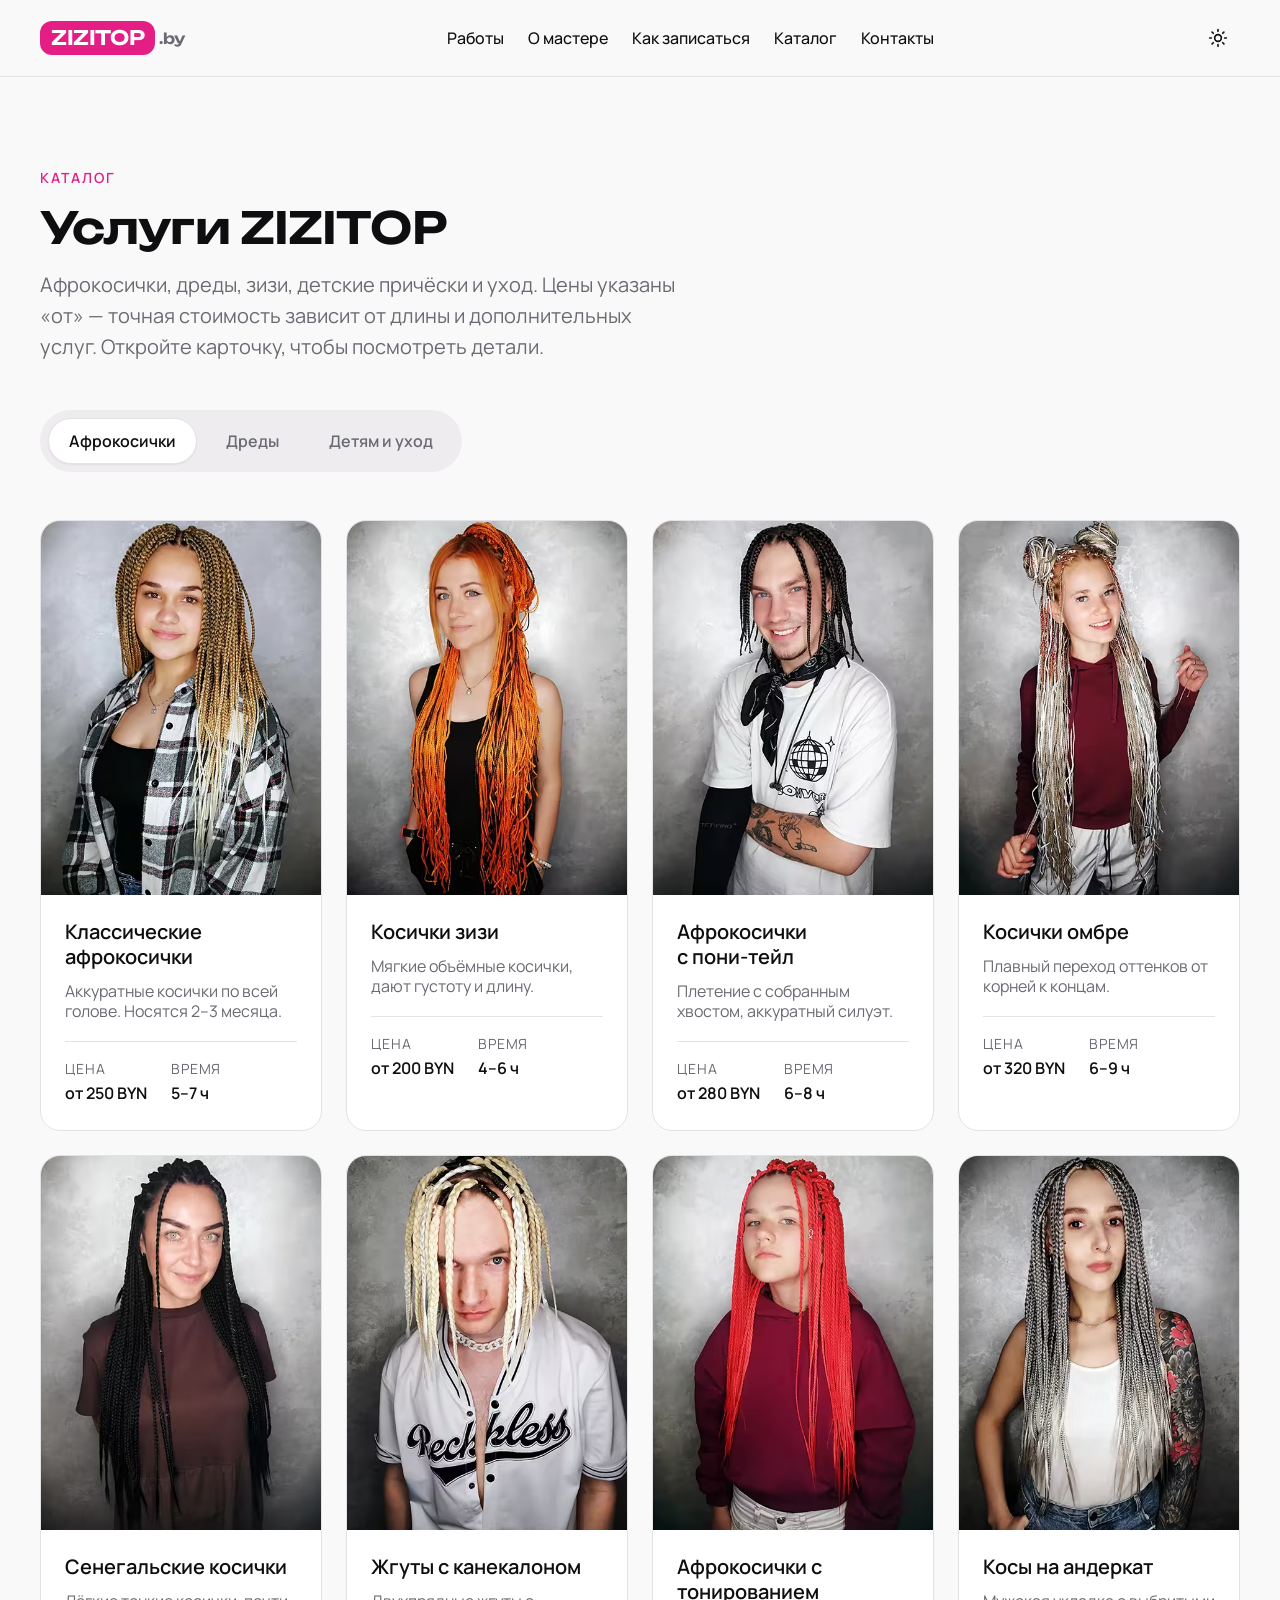
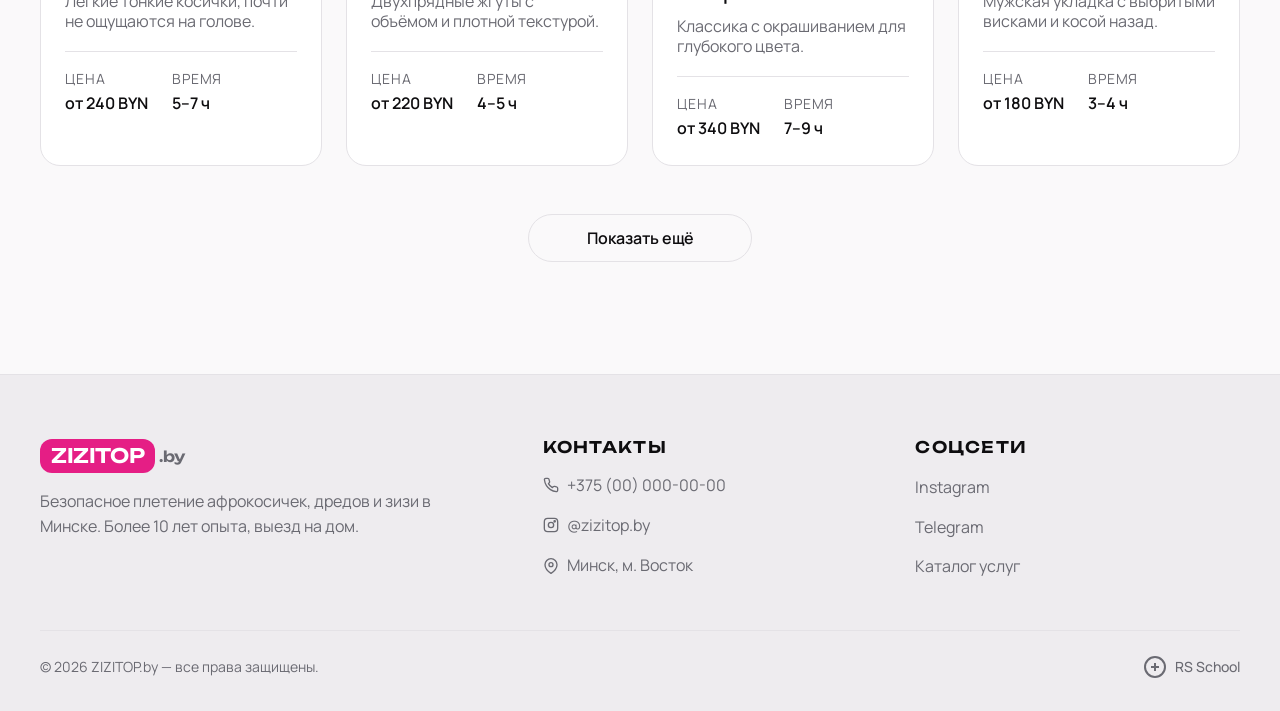
==== catalog.html @ 115cc50d "chore: update RS School link to current JavaScript course" ====
<!DOCTYPE html>
<html lang="ru" data-theme="light">

<head>
    <meta charset="UTF-8">
    <meta name="viewport" content="width=device-width, initial-scale=1.0">
    <title>ZIZITOP — афрокосички и дреды в Минске</title>
    <link rel="apple-touch-icon" sizes="180x180" href="assets/icons/apple-touch-icon.png">
    <link rel="icon" type="image/x-icon" sizes="16x16" href="assets/icons/favicon.ico">
    <link rel="icon" type="image/png" sizes="32x32" href="assets/icons/favicon-32x32.png">
    <link rel="icon" type="image/png" sizes="16x16" href="assets/icons/favicon-16x16.png">
    <!-- Тема до отрисовки, чтобы не было вспышки -->
    <script>
        (() => {
            const stored = localStorage.getItem('theme');
            const prefersDark = matchMedia('(prefers-color-scheme: dark)').matches;
            document.documentElement.dataset.theme = stored ?? (prefersDark ? 'dark' : 'light');
        })();
    </script>
    <link rel="preload" href="assets/fonts/manrope-400.woff2" as="font" type="font/woff2" crossorigin>
    <link rel="preload" href="assets/fonts/unbounded-600.woff2" as="font" type="font/woff2" crossorigin>
    <link rel="stylesheet" href="styles/fonts.css">
    <link rel="stylesheet" href="styles/tokens.css">
    <link rel="stylesheet" href="styles/base.css">
    <link rel="stylesheet" href="styles/layout.css">
    <link rel="stylesheet" href="styles/components.css">
    <link rel="stylesheet" href="styles/catalog.css">
</head>

<body>
    <header class="header">
        <div class="header__inner container">
            <a class="logo" href="index.html" aria-label="ZIZITOP — на главную">
                <span class="logo__mark">ZIZITOP</span>
                <span class="logo__suffix">.by</span>
            </a>

            <nav class="nav" aria-label="Основная навигация">
                <ul class="nav__list">
                    <li><a class="nav__link" href="index.html#works">Работы</a></li>
                    <li><a class="nav__link" href="index.html#about">О мастере</a></li>
                    <li><a class="nav__link" href="index.html#process">Как записаться</a></li>
                    <li><a class="nav__link" href="catalog.html">Каталог</a></li>
                    <li><a class="nav__link" href="index.html#contacts">Контакты</a></li>
                </ul>
            </nav>

            <div class="header__actions">
                <button class="icon-btn theme-toggle" type="button" data-theme-toggle aria-pressed="false"
                    aria-label="Включить тёмную тему">
                    <svg class="theme-toggle__icon theme-toggle__icon--sun" viewBox="0 0 24 24" fill="none"
                        stroke="currentColor" stroke-width="2" stroke-linecap="round" stroke-linejoin="round"
                        aria-hidden="true">
                        <circle cx="12" cy="12" r="4" />
                        <path
                            d="M12 2v2M12 20v2M4.93 4.93l1.41 1.41M17.66 17.66l1.41 1.41M2 12h2M20 12h2M4.93 19.07l1.41-1.41M17.66 6.34l1.41-1.41" />
                    </svg>
                    <svg class="theme-toggle__icon theme-toggle__icon--moon" viewBox="0 0 24 24" fill="none"
                        stroke="currentColor" stroke-width="2" stroke-linecap="round" stroke-linejoin="round"
                        aria-hidden="true">
                        <path d="M21 12.79A9 9 0 1 1 11.21 3 7 7 0 0 0 21 12.79z" />
                    </svg>
                </button>

                <button class="icon-btn burger" type="button" data-burger aria-expanded="false"
                    aria-controls="mobile-menu" aria-label="Открыть меню">
                    <span class="burger__box" aria-hidden="true">
                        <span class="burger__line"></span>
                        <span class="burger__line"></span>
                        <span class="burger__line"></span>
                    </span>
                </button>
            </div>
        </div>
    </header>

<main id="main">

<main id="main">

  <section class="section section--catalog" aria-labelledby="catalog-title">
    <div class="container">

      <div class="section__head">
        <p class="section__eyebrow">Каталог</p>
        <h1 class="section__title" id="catalog-title">Услуги ZIZITOP</h1>
        <p class="section__lead">
          Афрокосички, дреды, зизи, детские причёски и уход. Цены указаны
          «от» — точная стоимость зависит от длины и дополнительных услуг.
          Откройте карточку, чтобы посмотреть детали.
        </p>
      </div>

      <h2 class="visually-hidden" id="catalog-grid-title">Список услуг</h2>

      <div class="catalog__categories" role="tablist" aria-label="Категории услуг">
        <button
          class="catalog__category is-active"
          type="button" role="tab"
          aria-selected="true"
          aria-controls="panel-afro"
          id="tab-afro"
          data-category="afro"
        >Афрокосички</button>
        <button
          class="catalog__category"
          type="button" role="tab"
          aria-selected="false"
          aria-controls="panel-dreads"
          id="tab-dreads"
          data-category="dreads"
        >Дреды</button>
        <button
          class="catalog__category"
          type="button" role="tab"
          aria-selected="false"
          aria-controls="panel-kids"
          id="tab-kids"
          data-category="kids"
        >Детям и уход</button>
      </div>

      <!-- Панель 1: Афрокосички -->
      <div
        class="catalog__panel is-active"
        id="panel-afro"
        role="tabpanel"
        aria-labelledby="tab-afro"
        data-panel="afro"
      >
        <ul class="catalog__grid" data-grid>
                    <li class="card">
            <article data-card>
              <picture class="card__media">
                <source type="image/avif" srcset="assets/images/catalog/afro-01-480.avif 480w, assets/images/catalog/afro-01-960.avif 960w" sizes="(max-width: 30em) 100vw, (max-width: 64em) 50vw, 25vw">
                <source type="image/webp" srcset="assets/images/catalog/afro-01-480.webp 480w, assets/images/catalog/afro-01-960.webp 960w" sizes="(max-width: 30em) 100vw, (max-width: 64em) 50vw, 25vw">
                <img class="card__image" src="assets/images/catalog/afro-01-960.jpg" alt="Классические афрокосички с канекалоном омбре" width="960" height="1280" loading="lazy" decoding="async">
              </picture>
              <div class="card__body">
                <h3 class="card__title">Классические афрокосички</h3>
                <p class="card__text">Аккуратные косички по всей голове. Носятся 2–3 месяца.</p>
                <dl class="card__meta">
                  <div><dt>Цена</dt><dd>от 250 BYN</dd></div>
                  <div><dt>Время</dt><dd>5–7 ч</dd></div>
                </dl>
              </div>
            </article>
          </li>

          <li class="card">
            <article data-card>
              <picture class="card__media">
                <source type="image/avif" srcset="assets/images/catalog/afro-02-480.avif 480w, assets/images/catalog/afro-02-960.avif 960w" sizes="(max-width: 30em) 100vw, (max-width: 64em) 50vw, 25vw">
                <source type="image/webp" srcset="assets/images/catalog/afro-02-480.webp 480w, assets/images/catalog/afro-02-960.webp 960w" sizes="(max-width: 30em) 100vw, (max-width: 64em) 50vw, 25vw">
                <img class="card__image" src="assets/images/catalog/afro-02-960.jpg" alt="Косички зизи, объёмная причёска" width="960" height="1280" loading="lazy" decoding="async">
              </picture>
              <div class="card__body">
                <h3 class="card__title">Косички зизи</h3>
                <p class="card__text">Мягкие объёмные косички, дают густоту и длину.</p>
                <dl class="card__meta">
                  <div><dt>Цена</dt><dd>от 200 BYN</dd></div>
                  <div><dt>Время</dt><dd>4–6 ч</dd></div>
                </dl>
              </div>
            </article>
          </li>

          <li class="card">
            <article data-card>
              <picture class="card__media">
                <source type="image/avif" srcset="assets/images/catalog/afro-03-480.avif 480w, assets/images/catalog/afro-03-960.avif 960w" sizes="(max-width: 30em) 100vw, (max-width: 64em) 50vw, 25vw">
                <source type="image/webp" srcset="assets/images/catalog/afro-03-480.webp 480w, assets/images/catalog/afro-03-960.webp 960w" sizes="(max-width: 30em) 100vw, (max-width: 64em) 50vw, 25vw">
                <img class="card__image" src="assets/images/catalog/afro-03-960.jpg" alt="Афрокосички с пони-тейл и тонированием" width="960" height="1280" loading="lazy" decoding="async">
              </picture>
              <div class="card__body">
                <h3 class="card__title">Афрокосички с пони-тейл</h3>
                <p class="card__text">Плетение с собранным хвостом, аккуратный силуэт.</p>
                <dl class="card__meta">
                  <div><dt>Цена</dt><dd>от 280 BYN</dd></div>
                  <div><dt>Время</dt><dd>6–8 ч</dd></div>
                </dl>
              </div>
            </article>
          </li>

          <li class="card">
            <article data-card>
              <picture class="card__media">
                <source type="image/avif" srcset="assets/images/catalog/afro-04-480.avif 480w, assets/images/catalog/afro-04-960.avif 960w" sizes="(max-width: 30em) 100vw, (max-width: 64em) 50vw, 25vw">
                <source type="image/webp" srcset="assets/images/catalog/afro-04-480.webp 480w, assets/images/catalog/afro-04-960.webp 960w" sizes="(max-width: 30em) 100vw, (max-width: 64em) 50vw, 25vw">
                <img class="card__image" src="assets/images/catalog/afro-04-960.jpg" alt="Косички омбре с плавным переходом цвета" width="960" height="1280" loading="lazy" decoding="async">
              </picture>
              <div class="card__body">
                <h3 class="card__title">Косички омбре</h3>
                <p class="card__text">Плавный переход оттенков от корней к концам.</p>
                <dl class="card__meta">
                  <div><dt>Цена</dt><dd>от 320 BYN</dd></div>
                  <div><dt>Время</dt><dd>6–9 ч</dd></div>
                </dl>
              </div>
            </article>
          </li>

          <li class="card">
            <article data-card>
              <picture class="card__media">
                <source type="image/avif" srcset="assets/images/catalog/afro-05-480.avif 480w, assets/images/catalog/afro-05-960.avif 960w" sizes="(max-width: 30em) 100vw, (max-width: 64em) 50vw, 25vw">
                <source type="image/webp" srcset="assets/images/catalog/afro-05-480.webp 480w, assets/images/catalog/afro-05-960.webp 960w" sizes="(max-width: 30em) 100vw, (max-width: 64em) 50vw, 25vw">
                <img class="card__image" src="assets/images/catalog/afro-05-960.jpg" alt="Сенегальские косички тонкого плетения" width="960" height="1280" loading="lazy" decoding="async">
              </picture>
              <div class="card__body">
                <h3 class="card__title">Сенегальские косички</h3>
                <p class="card__text">Лёгкие тонкие косички, почти не ощущаются на голове.</p>
                <dl class="card__meta">
                  <div><dt>Цена</dt><dd>от 240 BYN</dd></div>
                  <div><dt>Время</dt><dd>5–7 ч</dd></div>
                </dl>
              </div>
            </article>
          </li>

          <li class="card">
            <article data-card>
              <picture class="card__media">
                <source type="image/avif" srcset="assets/images/catalog/afro-06-480.avif 480w, assets/images/catalog/afro-06-960.avif 960w" sizes="(max-width: 30em) 100vw, (max-width: 64em) 50vw, 25vw">
                <source type="image/webp" srcset="assets/images/catalog/afro-06-480.webp 480w, assets/images/catalog/afro-06-960.webp 960w" sizes="(max-width: 30em) 100vw, (max-width: 64em) 50vw, 25vw">
                <img class="card__image" src="assets/images/catalog/afro-06-960.jpg" alt="Жгуты с канекалоном, плотная текстура" width="960" height="1280" loading="lazy" decoding="async">
              </picture>
              <div class="card__body">
                <h3 class="card__title">Жгуты с канекалоном</h3>
                <p class="card__text">Двухпрядные жгуты с объёмом и плотной текстурой.</p>
                <dl class="card__meta">
                  <div><dt>Цена</dt><dd>от 220 BYN</dd></div>
                  <div><dt>Время</dt><dd>4–5 ч</dd></div>
                </dl>
              </div>
            </article>
          </li>

          <li class="card">
            <article data-card>
              <picture class="card__media">
                <source type="image/avif" srcset="assets/images/catalog/afro-07-480.avif 480w, assets/images/catalog/afro-07-960.avif 960w" sizes="(max-width: 30em) 100vw, (max-width: 64em) 50vw, 25vw">
                <source type="image/webp" srcset="assets/images/catalog/afro-07-480.webp 480w, assets/images/catalog/afro-07-960.webp 960w" sizes="(max-width: 30em) 100vw, (max-width: 64em) 50vw, 25vw">
                <img class="card__image" src="assets/images/catalog/afro-07-960.jpg" alt="Афрокосички с тонированием насыщенного цвета" width="960" height="1280" loading="lazy" decoding="async">
              </picture>
              <div class="card__body">
                <h3 class="card__title">Афрокосички с тонированием</h3>
                <p class="card__text">Классика с окрашиванием для глубокого цвета.</p>
                <dl class="card__meta">
                  <div><dt>Цена</dt><dd>от 340 BYN</dd></div>
                  <div><dt>Время</dt><dd>7–9 ч</dd></div>
                </dl>
              </div>
            </article>
          </li>

          <li class="card">
            <article data-card>
              <picture class="card__media">
                <source type="image/avif" srcset="assets/images/catalog/afro-08-480.avif 480w, assets/images/catalog/afro-08-960.avif 960w" sizes="(max-width: 30em) 100vw, (max-width: 64em) 50vw, 25vw">
                <source type="image/webp" srcset="assets/images/catalog/afro-08-480.webp 480w, assets/images/catalog/afro-08-960.webp 960w" sizes="(max-width: 30em) 100vw, (max-width: 64em) 50vw, 25vw">
                <img class="card__image" src="assets/images/catalog/afro-08-960.jpg" alt="Мужские косы на андеркат с выбритыми висками" width="960" height="1280" loading="lazy" decoding="async">
              </picture>
              <div class="card__body">
                <h3 class="card__title">Косы на андеркат</h3>
                <p class="card__text">Мужская укладка с выбритыми висками и косой назад.</p>
                <dl class="card__meta">
                  <div><dt>Цена</dt><dd>от 180 BYN</dd></div>
                  <div><dt>Время</dt><dd>3–4 ч</dd></div>
                </dl>
              </div>
            </article>
          </li>
        </ul>

        <div class="catalog__more">
          <button class="btn btn--ghost catalog__more-btn" type="button" data-show-more>
            Показать ещё
          </button>
        </div>
      </div>

      <!-- Панель 2: Дреды -->
      <div
        class="catalog__panel"
        id="panel-dreads"
        role="tabpanel"
        aria-labelledby="tab-dreads"
        data-panel="dreads"
        hidden
      >
        <ul class="catalog__grid" data-grid>
                    <li class="card">
            <article data-card>
              <picture class="card__media">
                <source type="image/avif" srcset="assets/images/catalog/dreads-01-480.avif 480w, assets/images/catalog/dreads-01-960.avif 960w" sizes="(max-width: 30em) 100vw, (max-width: 64em) 50vw, 25vw">
                <source type="image/webp" srcset="assets/images/catalog/dreads-01-480.webp 480w, assets/images/catalog/dreads-01-960.webp 960w" sizes="(max-width: 30em) 100vw, (max-width: 64em) 50vw, 25vw">
                <img class="card__image" src="assets/images/catalog/dreads-01-960.jpg" alt="Классические дреды по всей голове" width="960" height="1280" loading="lazy" decoding="async">
              </picture>
              <div class="card__body">
                <h3 class="card__title">Классические дреды</h3>
                <p class="card__text">Плотные дреды по всей голове, носятся от полугода.</p>
                <dl class="card__meta">
                  <div><dt>Цена</dt><dd>от 400 BYN</dd></div>
                  <div><dt>Время</dt><dd>8–12 ч</dd></div>
                </dl>
              </div>
            </article>
          </li>

          <li class="card">
            <article data-card>
              <picture class="card__media">
                <source type="image/avif" srcset="assets/images/catalog/dreads-02-480.avif 480w, assets/images/catalog/dreads-02-960.avif 960w" sizes="(max-width: 30em) 100vw, (max-width: 64em) 50vw, 25vw">
                <source type="image/webp" srcset="assets/images/catalog/dreads-02-480.webp 480w, assets/images/catalog/dreads-02-960.webp 960w" sizes="(max-width: 30em) 100vw, (max-width: 64em) 50vw, 25vw">
                <img class="card__image" src="assets/images/catalog/dreads-02-960.jpg" alt="Дреды с тонированием насыщенного цвета" width="960" height="1280" loading="lazy" decoding="async">
              </picture>
              <div class="card__body">
                <h3 class="card__title">Дреды с тонированием</h3>
                <p class="card__text">Дреды с окрашиванием для насыщенного оттенка.</p>
                <dl class="card__meta">
                  <div><dt>Цена</dt><dd>от 480 BYN</dd></div>
                  <div><dt>Время</dt><dd>9–12 ч</dd></div>
                </dl>
              </div>
            </article>
          </li>

          <li class="card">
            <article data-card>
              <picture class="card__media">
                <source type="image/avif" srcset="assets/images/catalog/dreads-03-480.avif 480w, assets/images/catalog/dreads-03-960.avif 960w" sizes="(max-width: 30em) 100vw, (max-width: 64em) 50vw, 25vw">
                <source type="image/webp" srcset="assets/images/catalog/dreads-03-480.webp 480w, assets/images/catalog/dreads-03-960.webp 960w" sizes="(max-width: 30em) 100vw, (max-width: 64em) 50vw, 25vw">
                <img class="card__image" src="assets/images/catalog/dreads-03-960.jpg" alt="Дреды с эффектом омбре" width="960" height="1280" loading="lazy" decoding="async">
              </picture>
              <div class="card__body">
                <h3 class="card__title">Дреды с омбре</h3>
                <p class="card__text">Плавный переход цвета — от тёмных корней к светлым концам.</p>
                <dl class="card__meta">
                  <div><dt>Цена</dt><dd>от 520 BYN</dd></div>
                  <div><dt>Время</dt><dd>10–14 ч</dd></div>
                </dl>
              </div>
            </article>
          </li>

          <li class="card">
            <article data-card>
              <picture class="card__media">
                <source type="image/avif" srcset="assets/images/catalog/dreads-04-480.avif 480w, assets/images/catalog/dreads-04-960.avif 960w" sizes="(max-width: 30em) 100vw, (max-width: 64em) 50vw, 25vw">
                <source type="image/webp" srcset="assets/images/catalog/dreads-04-480.webp 480w, assets/images/catalog/dreads-04-960.webp 960w" sizes="(max-width: 30em) 100vw, (max-width: 64em) 50vw, 25vw">
                <img class="card__image" src="assets/images/catalog/dreads-04-960.jpg" alt="Зизи-дреды с мягкой текстурой" width="960" height="1280" loading="lazy" decoding="async">
              </picture>
              <div class="card__body">
                <h3 class="card__title">Зизи-дреды</h3>
                <p class="card__text">Мягкие синтетические дреды с эффектом естественности.</p>
                <dl class="card__meta">
                  <div><dt>Цена</dt><dd>от 380 BYN</dd></div>
                  <div><dt>Время</dt><dd>7–10 ч</dd></div>
                </dl>
              </div>
            </article>
          </li>

          <li class="card">
            <article data-card>
              <picture class="card__media">
                <source type="image/avif" srcset="assets/images/catalog/dreads-05-480.avif 480w, assets/images/catalog/dreads-05-960.avif 960w" sizes="(max-width: 30em) 100vw, (max-width: 64em) 50vw, 25vw">
                <source type="image/webp" srcset="assets/images/catalog/dreads-05-480.webp 480w, assets/images/catalog/dreads-05-960.webp 960w" sizes="(max-width: 30em) 100vw, (max-width: 64em) 50vw, 25vw">
                <img class="card__image" src="assets/images/catalog/dreads-05-960.jpg" alt="Короткие мужские дреды средней длины" width="960" height="1280" loading="lazy" decoding="async">
              </picture>
              <div class="card__body">
                <h3 class="card__title">Короткие мужские дреды</h3>
                <p class="card__text">Аккуратные дреды средней длины, под мужской образ.</p>
                <dl class="card__meta">
                  <div><dt>Цена</dt><dd>от 300 BYN</dd></div>
                  <div><dt>Время</dt><dd>6–8 ч</dd></div>
                </dl>
              </div>
            </article>
          </li>

          <li class="card">
            <article data-card>
              <picture class="card__media">
                <source type="image/avif" srcset="assets/images/catalog/dreads-06-480.avif 480w, assets/images/catalog/dreads-06-960.avif 960w" sizes="(max-width: 30em) 100vw, (max-width: 64em) 50vw, 25vw">
                <source type="image/webp" srcset="assets/images/catalog/dreads-06-480.webp 480w, assets/images/catalog/dreads-06-960.webp 960w" sizes="(max-width: 30em) 100vw, (max-width: 64em) 50vw, 25vw">
                <img class="card__image" src="assets/images/catalog/dreads-06-960.jpg" alt="Длинные дреды с глубоким градиентом омбре" width="960" height="1280" loading="lazy" decoding="async">
              </picture>
              <div class="card__body">
                <h3 class="card__title">Длинные дреды с омбре</h3>
                <p class="card__text">Максимальная длина с глубоким градиентом цвета.</p>
                <dl class="card__meta">
                  <div><dt>Цена</dt><dd>от 560 BYN</dd></div>
                  <div><dt>Время</dt><dd>11–14 ч</dd></div>
                </dl>
              </div>
            </article>
          </li>
        </ul>

        <div class="catalog__more">
          <button class="btn btn--ghost catalog__more-btn" type="button" data-show-more hidden>
            Показать ещё
          </button>
        </div>
      </div>

      <!-- Панель 3: Детям и уход -->
      <div
        class="catalog__panel"
        id="panel-kids"
        role="tabpanel"
        aria-labelledby="tab-kids"
        data-panel="kids"
        hidden
      >
        <ul class="catalog__grid" data-grid>
                    <li class="card">
            <article data-card>
              <picture class="card__media">
                <source type="image/avif" srcset="assets/images/catalog/kids-01-480.avif 480w, assets/images/catalog/kids-01-960.avif 960w" sizes="(max-width: 30em) 100vw, (max-width: 64em) 50vw, 25vw">
                <source type="image/webp" srcset="assets/images/catalog/kids-01-480.webp 480w, assets/images/catalog/kids-01-960.webp 960w" sizes="(max-width: 30em) 100vw, (max-width: 64em) 50vw, 25vw">
                <img class="card__image" src="assets/images/catalog/kids-01-960.jpg" alt="Детские косички с бусинами и резинками" width="960" height="1280" loading="lazy" decoding="async">
              </picture>
              <div class="card__body">
                <h3 class="card__title">Детские косички с бусинами</h3>
                <p class="card__text">Аккуратные косички с бусинами и яркими резинками.</p>
                <dl class="card__meta">
                  <div><dt>Цена</dt><dd>от 150 BYN</dd></div>
                  <div><dt>Время</dt><dd>3–4 ч</dd></div>
                </dl>
              </div>
            </article>
          </li>

          <li class="card">
            <article data-card>
              <picture class="card__media">
                <source type="image/avif" srcset="assets/images/catalog/kids-02-480.avif 480w, assets/images/catalog/kids-02-960.avif 960w" sizes="(max-width: 30em) 100vw, (max-width: 64em) 50vw, 25vw">
                <source type="image/webp" srcset="assets/images/catalog/kids-02-480.webp 480w, assets/images/catalog/kids-02-960.webp 960w" sizes="(max-width: 30em) 100vw, (max-width: 64em) 50vw, 25vw">
                <img class="card__image" src="assets/images/catalog/kids-02-960.jpg" alt="Детские косички зизи" width="960" height="1280" loading="lazy" decoding="async">
              </picture>
              <div class="card__body">
                <h3 class="card__title">Детские зизи</h3>
                <p class="card__text">Мягкие косички для девочек, не тянут кожу.</p>
                <dl class="card__meta">
                  <div><dt>Цена</dt><dd>от 130 BYN</dd></div>
                  <div><dt>Время</dt><dd>2–3 ч</dd></div>
                </dl>
              </div>
            </article>
          </li>

          <li class="card">
            <article data-card>
              <picture class="card__media">
                <source type="image/avif" srcset="assets/images/catalog/kids-03-480.avif 480w, assets/images/catalog/kids-03-960.avif 960w" sizes="(max-width: 30em) 100vw, (max-width: 64em) 50vw, 25vw">
                <source type="image/webp" srcset="assets/images/catalog/kids-03-480.webp 480w, assets/images/catalog/kids-03-960.webp 960w" sizes="(max-width: 30em) 100vw, (max-width: 64em) 50vw, 25vw">
                <img class="card__image" src="assets/images/catalog/kids-03-960.jpg" alt="Подростковые дреды без натяжения кожи" width="960" height="1280" loading="lazy" decoding="async">
              </picture>
              <div class="card__body">
                <h3 class="card__title">Детские дреды</h3>
                <p class="card__text">Безопасные дреды для подростков, без натяжения.</p>
                <dl class="card__meta">
                  <div><dt>Цена</dt><dd>от 180 BYN</dd></div>
                  <div><dt>Время</dt><dd>4–5 ч</dd></div>
                </dl>
              </div>
            </article>
          </li>

          <li class="card">
            <article data-card>
              <picture class="card__media">
                <source type="image/avif" srcset="assets/images/catalog/kids-04-480.avif 480w, assets/images/catalog/kids-04-960.avif 960w" sizes="(max-width: 30em) 100vw, (max-width: 64em) 50vw, 25vw">
                <source type="image/webp" srcset="assets/images/catalog/kids-04-480.webp 480w, assets/images/catalog/kids-04-960.webp 960w" sizes="(max-width: 30em) 100vw, (max-width: 64em) 50vw, 25vw">
                <img class="card__image" src="assets/images/catalog/kids-04-960.jpg" alt="Коррекция плетения у корней" width="960" height="1280" loading="lazy" decoding="async">
              </picture>
              <div class="card__body">
                <h3 class="card__title">Коррекция плетения</h3>
                <p class="card__text">Обновление корней и зон роста для продления носки.</p>
                <dl class="card__meta">
                  <div><dt>Цена</dt><dd>от 120 BYN</dd></div>
                  <div><dt>Время</dt><dd>2–3 ч</dd></div>
                </dl>
              </div>
            </article>
          </li>

          <li class="card">
            <article data-card>
              <picture class="card__media">
                <source type="image/avif" srcset="assets/images/catalog/kids-05-480.avif 480w, assets/images/catalog/kids-05-960.avif 960w" sizes="(max-width: 30em) 100vw, (max-width: 64em) 50vw, 25vw">
                <source type="image/webp" srcset="assets/images/catalog/kids-05-480.webp 480w, assets/images/catalog/kids-05-960.webp 960w" sizes="(max-width: 30em) 100vw, (max-width: 64em) 50vw, 25vw">
                <img class="card__image" src="assets/images/catalog/kids-05-960.jpg" alt="Аккуратное снятие плетения" width="960" height="1280" loading="lazy" decoding="async">
              </picture>
              <div class="card__body">
                <h3 class="card__title">Снятие плетения</h3>
                <p class="card__text">Аккуратное снятие без повреждения родных волос.</p>
                <dl class="card__meta">
                  <div><dt>Цена</dt><dd>от 80 BYN</dd></div>
                  <div><dt>Время</dt><dd>1–2 ч</dd></div>
                </dl>
              </div>
            </article>
          </li>

          <li class="card">
            <article data-card>
              <picture class="card__media">
                <source type="image/avif" srcset="assets/images/catalog/kids-06-480.avif 480w, assets/images/catalog/kids-06-960.avif 960w" sizes="(max-width: 30em) 100vw, (max-width: 64em) 50vw, 25vw">
                <source type="image/webp" srcset="assets/images/catalog/kids-06-480.webp 480w, assets/images/catalog/kids-06-960.webp 960w" sizes="(max-width: 30em) 100vw, (max-width: 64em) 50vw, 25vw">
                <img class="card__image" src="assets/images/catalog/kids-06-960.jpg" alt="Уход за кожей головы после плетения" width="960" height="1280" loading="lazy" decoding="async">
              </picture>
              <div class="card__body">
                <h3 class="card__title">Уход после плетения</h3>
                <p class="card__text">Мытьё, увлажнение и обработка кожи головы.</p>
                <dl class="card__meta">
                  <div><dt>Цена</dt><dd>от 60 BYN</dd></div>
                  <div><dt>Время</dt><dd>30 мин</dd></div>
                </dl>
              </div>
            </article>
          </li>
        </ul>

        <div class="catalog__more">
          <button class="btn btn--ghost catalog__more-btn" type="button" data-show-more hidden>
            Показать ещё
          </button>
        </div>
      </div>

    </div>
  </section>

</main>

    <footer class="footer">
        <div class="container">
            <div class="footer__grid">

                <div>
                    <a class="logo" href="index.html" aria-label="ZIZITOP — на главную">
                        <span class="logo__mark">ZIZITOP</span>
                        <span class="logo__suffix">.by</span>
                    </a>
                    <p class="footer__text" style="margin-top: var(--sp-sm);">
                        Безопасное плетение афрокосичек, дредов и зизи в Минске.
                        Более 10 лет опыта, выезд на дом.
                    </p>
                </div>

                <div>
                    <h2 class="footer__title">Контакты</h2>
                    <ul class="footer__list">
                        <li>
                            <a class="footer__link" href="tel:+375000000000">
                                <svg viewBox="0 0 24 24" fill="none" stroke="currentColor" stroke-width="2"
                                    stroke-linecap="round" stroke-linejoin="round" aria-hidden="true">
                                    <path
                                        d="M22 16.92v3a2 2 0 0 1-2.18 2 19.79 19.79 0 0 1-8.63-3.07 19.5 19.5 0 0 1-6-6 19.79 19.79 0 0 1-3.07-8.67A2 2 0 0 1 4.11 2h3a2 2 0 0 1 2 1.72c.13.96.36 1.9.7 2.81a2 2 0 0 1-.45 2.11L8.09 9.91a16 16 0 0 0 6 6l1.27-1.27a2 2 0 0 1 2.11-.45c.91.34 1.85.57 2.81.7A2 2 0 0 1 22 16.92z" />
                                </svg>
                                +375 (00) 000-00-00
                            </a>
                        </li>
                        <li>
                            <a class="footer__link" href="https://instagram.com/zizitop.by" target="_blank"
                                rel="noopener noreferrer">
                                <svg viewBox="0 0 24 24" fill="none" stroke="currentColor" stroke-width="2"
                                    stroke-linecap="round" stroke-linejoin="round" aria-hidden="true">
                                    <rect x="2" y="2" width="20" height="20" rx="5" />
                                    <circle cx="12" cy="12" r="4" />
                                    <circle cx="17.5" cy="6.5" r="1" fill="currentColor" />
                                </svg>
                                @zizitop.by
                            </a>
                        </li>
                        <li>
                            <a class="footer__link" href="https://yandex.by/maps/?text=Минск%20метро%20Восток"
                                target="_blank" rel="noopener noreferrer">
                                <svg viewBox="0 0 24 24" fill="none" stroke="currentColor" stroke-width="2"
                                    stroke-linecap="round" stroke-linejoin="round" aria-hidden="true">
                                    <path d="M21 10c0 7-9 13-9 13s-9-6-9-13a9 9 0 0 1 18 0z" />
                                    <circle cx="12" cy="10" r="3" />
                                </svg>
                                Минск, м. Восток
                            </a>
                        </li>
                    </ul>
                </div>

                <div>
                    <h2 class="footer__title">Соцсети</h2>
                    <ul class="footer__list">
                        <li>
                            <a class="footer__link" href="https://instagram.com/zizitop.by" target="_blank"
                                rel="noopener noreferrer">Instagram</a>
                        </li>
                        <li>
                            <a class="footer__link" href="https://t.me/zizitop" target="_blank"
                                rel="noopener noreferrer">Telegram</a>
                        </li>
                        <li>
                            <a class="footer__link" href="catalog.html">Каталог услуг</a>
                        </li>
                    </ul>
                </div>

            </div>

            <div class="footer__bottom">
                <p>© 2026 ZIZITOP.by — все права защищены.</p>
                <a class="footer__rss" href="https://rs.school/courses/javascript" target="_blank" rel="noopener noreferrer"
                    aria-label="RS School — курс JavaScript/Front-end">
                    <svg viewBox="0 0 24 24" fill="none" stroke="currentColor" stroke-width="2" aria-hidden="true">
                        <circle cx="12" cy="12" r="10" />
                        <path d="M8 12h8M12 8v8" />
                    </svg>
                    RS School
                </a>
            </div>
        </div>
    </footer>

    <script type="module" src="scripts/theme.js"></script>
</body>
---- styles/fonts.css ----
/* ==========================================================================
   Fonts — self-hosted, woff2
   ========================================================================== */

@font-face {
  font-family: "Unbounded";
  font-style: normal;
  font-weight: 600;
  font-display: swap;
  src: url("../assets/fonts/unbounded-600.woff2") format("woff2");
}

@font-face {
  font-family: "Manrope";
  font-style: normal;
  font-weight: 400;
  font-display: swap;
  src: url("../assets/fonts/manrope-400.woff2") format("woff2");
}

@font-face {
  font-family: "Manrope";
  font-style: normal;
  font-weight: 500;
  font-display: swap;
  src: url("../assets/fonts/manrope-500.woff2") format("woff2");
}

@font-face {
  font-family: "Manrope";
  font-style: normal;
  font-weight: 600;
  font-display: swap;
  src: url("../assets/fonts/manrope-600.woff2") format("woff2");
}
---- styles/tokens.css ----
/* ==========================================================================
   Design tokens — ZIZITOP
   ========================================================================== */

:root {
  color-scheme: light;

  /* --- Палитра: светлая тема --- */
  --c-bg:            #faf9fa;
  --c-surface:       #ffffff;
  --c-surface-2:     #eeecef;
  --c-text:          #0e0d0f;
  --c-text-muted:    #6a6a72;
  --c-border:        #e4e2e6;
  --c-accent:        #e51e85;
  --c-accent-hover:  #c11770;
  --c-accent-soft:   #ffe5f1;
  --c-on-accent:     #ffffff;
  --c-focus:         #e51e85;
  --c-overlay:       rgb(14 13 15 / 0.65);

  /* --- Типографика --- */
  --font-display: "Unbounded", system-ui, -apple-system, sans-serif;
  --font-body:    "Manrope", system-ui, -apple-system, sans-serif;

  --fs-xs:   clamp(0.8125rem, 0.78rem + 0.15vw, 0.875rem);
  --fs-sm:   clamp(0.9375rem, 0.90rem + 0.20vw, 1rem);
  --fs-base: clamp(1rem,      0.95rem + 0.25vw, 1.125rem);
  --fs-md:   clamp(1.125rem,  1.05rem + 0.40vw, 1.25rem);
  --fs-lg:   clamp(1.375rem,  1.15rem + 1.00vw, 1.75rem);
  --fs-xl:   clamp(1.75rem,   1.35rem + 1.80vw, 2.75rem);
  --fs-2xl:  clamp(2.25rem,   1.50rem + 3.40vw, 4.25rem);

  --lh-tight: 1.1;
  --lh-snug:  1.25;
  --lh-base:  1.55;

  --fw-regular:  400;
  --fw-medium:   500;
  --fw-semibold: 600;

  /* --- Отступы --- */
  --sp-3xs: 0.25rem;
  --sp-2xs: 0.5rem;
  --sp-xs:  0.75rem;
  --sp-sm:  1rem;
  --sp-md:  1.5rem;
  --sp-lg:  2rem;
  --sp-xl:  3rem;
  --sp-2xl: 4rem;

  /* --- Ритм и контейнер --- */
  --section-py:    clamp(3rem, 7vw, 7rem);
  --container-max: 80rem;
  --container-pad: clamp(1rem, 4vw, 2.5rem);

  /* --- Радиусы --- */
  --radius-sm:   0.75rem;
  --radius-md:   1.25rem;
  --radius-lg:   2rem;
  --radius-pill: 999rem;

  /* --- Тени --- */
  --shadow-sm: 0 1px 2px rgb(14 13 15 / 0.06);
  --shadow-md: 0 12px 32px -12px rgb(14 13 15 / 0.16);

  /* --- Анимации --- */
  --ease:      cubic-bezier(0.2, 0, 0, 1);
  --dur-fast:  150ms;
  --dur:       220ms;
  --dur-slow:  400ms;
}

[data-theme="dark"] {
  color-scheme: dark;

  --c-bg:            #0e0d0f;
  --c-surface:       #17161a;
  --c-surface-2:     #1f1e23;
  --c-text:          #f5f2f4;
  --c-text-muted:    #a0a0a8;
  --c-border:        #2a2930;
  --c-accent:        #ff4da6;
  --c-accent-hover:  #ff6fb5;
  --c-accent-soft:   #3a1024;
  --c-on-accent:     #ffffff;
  --c-focus:         #ff4da6;
  --c-overlay:       rgb(0 0 0 / 0.75);

  --shadow-sm: 0 1px 2px rgb(0 0 0 / 0.5);
  --shadow-md: 0 12px 32px -12px rgb(0 0 0 / 0.7);
}
---- styles/base.css ----
/* ==========================================================================
   Base: reset, typography, global elements
   ========================================================================== */

*,
*::before,
*::after {
  box-sizing: border-box;
}

* {
  margin: 0;
}

html {
  scroll-behavior: smooth;
  scroll-padding-top: 5.5rem;
  -webkit-text-size-adjust: 100%;
  text-size-adjust: 100%;
}

body {
  min-height: 100vh;
  min-height: 100svh;
  background-color: var(--c-bg);
  color: var(--c-text);
  font-family: var(--font-body);
  font-size: var(--fs-base);
  font-weight: var(--fw-regular);
  line-height: var(--lh-base);
  -webkit-font-smoothing: antialiased;
  -moz-osx-font-smoothing: grayscale;
  transition: background-color var(--dur) var(--ease),
              color var(--dur) var(--ease);
}

img,
picture,
svg,
video {
  display: block;
  max-width: 100%;
}

img {
  height: auto;
}

input,
button,
textarea,
select {
  font: inherit;
  color: inherit;
}

button {
  background: none;
  border: none;
  cursor: pointer;
  padding: 0;
}

a {
  color: inherit;
  text-decoration: none;
}

ul,
ol {
  list-style: none;
  padding: 0;
}

/* --- Типографика --- */

h1,
h2,
h3,
h4 {
  font-family: var(--font-display);
  font-weight: var(--fw-semibold);
  line-height: var(--lh-tight);
  letter-spacing: -0.02em;
  text-wrap: balance;
}

h1 { font-size: var(--fs-2xl); }
h2 { font-size: var(--fs-xl); }
h3 { font-size: var(--fs-lg); }
h4 { font-size: var(--fs-md); }

p {
  text-wrap: pretty;
}

/* --- Доступность --- */

:focus-visible {
  outline: 2px solid var(--c-focus);
  outline-offset: 3px;
  border-radius: var(--radius-sm);
}

:focus:not(:focus-visible) {
  outline: none;
}

.visually-hidden {
  position: absolute;
  width: 1px;
  height: 1px;
  padding: 0;
  margin: -1px;
  overflow: hidden;
  clip: rect(0, 0, 0, 0);
  white-space: nowrap;
  border: 0;
}

@media (prefers-reduced-motion: reduce) {
  html {
    scroll-behavior: auto;
  }

  *,
  *::before,
  *::after {
    animation-duration: 0.01ms !important;
    animation-iteration-count: 1 !important;
    transition-duration: 0.01ms !important;
    scroll-behavior: auto !important;
  }
}
---- styles/layout.css ----
/* ==========================================================================
   Layout: container, sections, grid utilities
   ========================================================================== */

.container {
  width: 100%;
  max-width: var(--container-max);
  margin-inline: auto;
  padding-inline: var(--container-pad);
}

.section {
  padding-block: var(--section-py);
}

.section--muted {
  background-color: var(--c-surface-2);
  transition: background-color var(--dur) var(--ease);
}

.section__head {
  max-width: 46rem;
  margin-bottom: var(--sp-xl);
  display: grid;
  gap: var(--sp-sm);
}

.section__eyebrow {
  font-family: var(--font-body);
  font-size: var(--fs-xs);
  font-weight: var(--fw-semibold);
  text-transform: uppercase;
  letter-spacing: 0.14em;
  color: var(--c-accent);
}

.section__title {
  font-size: var(--fs-xl);
}

.section__lead {
  color: var(--c-text-muted);
  font-size: var(--fs-md);
  max-width: 40rem;
}

/* --- Сетки --- */

.grid-auto {
  display: grid;
  gap: var(--sp-lg);
  grid-template-columns: repeat(auto-fit, minmax(min(100%, 17rem), 1fr));
}

.grid-2 {
  display: grid;
  gap: var(--sp-xl);
  grid-template-columns: 1fr;
}

@media (min-width: 48em) {
  .grid-2 {
    grid-template-columns: repeat(2, 1fr);
  }
}

.grid-3 {
  display: grid;
  gap: var(--sp-lg);
  grid-template-columns: 1fr;
}

@media (min-width: 40em) {
  .grid-3 {
    grid-template-columns: repeat(2, 1fr);
  }
}

@media (min-width: 64em) {
  .grid-3 {
    grid-template-columns: repeat(3, 1fr);
  }
}
---- styles/components.css ----
/* ==========================================================================
   Components
   ========================================================================== */

/* --------------------------------------------------------------------------
   Logo
   -------------------------------------------------------------------------- */

.logo {
  display: inline-flex;
  align-items: center;
  gap: var(--sp-3xs);
  font-family: var(--font-display);
  font-weight: var(--fw-semibold);
  font-size: var(--fs-md);
  letter-spacing: -0.02em;
  text-transform: uppercase;
  line-height: 1;
}

.logo__mark {
  background: var(--c-accent);
  color: var(--c-on-accent);
  padding: 0.35em 0.55em;
  border-radius: var(--radius-sm);
  transition: background-color var(--dur) var(--ease);
}

.logo:hover .logo__mark {
  background: var(--c-accent-hover);
}

.logo__suffix {
  color: var(--c-text-muted);
  font-weight: var(--fw-medium);
  text-transform: lowercase;
  font-size: 0.75em;
}

/* --------------------------------------------------------------------------
   Header
   -------------------------------------------------------------------------- */

.header {
  position: sticky;
  top: 0;
  z-index: 100;
  background-color: color-mix(in srgb, var(--c-bg) 88%, transparent);
  backdrop-filter: saturate(140%) blur(12px);
  -webkit-backdrop-filter: saturate(140%) blur(12px);
  border-bottom: 1px solid var(--c-border);
  transition: background-color var(--dur) var(--ease),
              border-color var(--dur) var(--ease);
}

.header__inner {
  display: flex;
  align-items: center;
  justify-content: space-between;
  gap: var(--sp-md);
  padding-block: var(--sp-sm);
  min-height: 4.5rem;
}

.header__actions {
  display: flex;
  align-items: center;
  gap: var(--sp-2xs);
}

/* --------------------------------------------------------------------------
   Navigation (desktop)
   -------------------------------------------------------------------------- */

.nav {
  display: none;
}

@media (min-width: 48em) {   /* ≥768px */
  .nav {
    display: block;
  }
}

.nav__list {
  display: flex;
  align-items: center;
  gap: var(--sp-md);
  margin: 0;
}

.nav__link {
  position: relative;
  display: inline-block;
  padding-block: 0.35em;
  font-size: var(--fs-sm);
  font-weight: var(--fw-medium);
  color: var(--c-text);
  transition: color var(--dur) var(--ease);
}

.nav__link::after {
  content: "";
  position: absolute;
  left: 0;
  right: 0;
  bottom: 0;
  height: 2px;
  background-color: var(--c-accent);
  transform: scaleX(0);
  transform-origin: left;
  transition: transform var(--dur) var(--ease);
}

.nav__link:hover,
.nav__link:focus-visible {
  color: var(--c-accent);
}

.nav__link:hover::after,
.nav__link:focus-visible::after {
  transform: scaleX(1);
}

/* --------------------------------------------------------------------------
   Icon button (общая база для theme-toggle и burger)
   -------------------------------------------------------------------------- */

.icon-btn {
  display: inline-grid;
  place-items: center;
  width: 2.75rem;
  height: 2.75rem;
  border-radius: var(--radius-sm);
  color: var(--c-text);
  background-color: transparent;
  transition: background-color var(--dur) var(--ease),
              color var(--dur) var(--ease);
}

.icon-btn:hover,
.icon-btn:focus-visible {
  background-color: var(--c-surface-2);
  color: var(--c-accent);
}

.icon-btn svg {
  width: 1.25rem;
  height: 1.25rem;
}

/* --------------------------------------------------------------------------
   Theme toggle
   -------------------------------------------------------------------------- */

.theme-toggle .theme-toggle__icon--moon { display: none; }

[data-theme="dark"] .theme-toggle .theme-toggle__icon--sun  { display: none; }
[data-theme="dark"] .theme-toggle .theme-toggle__icon--moon { display: block; }

/* --------------------------------------------------------------------------
   Burger (виден только ≤768px)
   -------------------------------------------------------------------------- */

.burger {
  display: inline-grid;
}

@media (min-width: 48em) {   /* ≥768px */
  .burger {
    display: none;
  }
}

.burger__box {
  position: relative;
  display: block;
  width: 1.25rem;
  height: 0.875rem;
}

.burger__line {
  position: absolute;
  left: 0;
  right: 0;
  height: 2px;
  border-radius: 2px;
  background-color: currentColor;
  transition: transform var(--dur) var(--ease),
              opacity var(--dur-fast) var(--ease),
              top var(--dur) var(--ease);
}

.burger__line:nth-child(1) { top: 0; }
.burger__line:nth-child(2) { top: 50%; transform: translateY(-50%); }
.burger__line:nth-child(3) { top: 100%; transform: translateY(-100%); }

/* Класс-модификатор переключим в Части 2 */
.burger[aria-expanded="true"] .burger__line:nth-child(1) {
  top: 50%;
  transform: translateY(-50%) rotate(45deg);
}
.burger[aria-expanded="true"] .burger__line:nth-child(2) {
  opacity: 0;
}
.burger[aria-expanded="true"] .burger__line:nth-child(3) {
  top: 50%;
  transform: translateY(-50%) rotate(-45deg);
}

/* --------------------------------------------------------------------------
   Button (базовые стили — CTA будем использовать)
   -------------------------------------------------------------------------- */

.btn {
  display: inline-flex;
  align-items: center;
  justify-content: center;
  gap: var(--sp-2xs);
  min-height: 3rem;
  padding: 0.75em 1.5em;
  border-radius: var(--radius-pill);
  font-family: var(--font-body);
  font-size: var(--fs-sm);
  font-weight: var(--fw-semibold);
  line-height: 1;
  text-align: center;
  white-space: nowrap;
  cursor: pointer;
  transition: background-color var(--dur) var(--ease),
              color var(--dur) var(--ease),
              border-color var(--dur) var(--ease),
              transform var(--dur) var(--ease);
}

.btn--primary {
  background-color: var(--c-accent);
  color: var(--c-on-accent);
  border: 1px solid var(--c-accent);
}

.btn--primary:hover,
.btn--primary:focus-visible {
  background-color: var(--c-accent-hover);
  border-color: var(--c-accent-hover);
}

.btn--ghost {
  background-color: transparent;
  color: var(--c-text);
  border: 1px solid var(--c-border);
}

.btn--ghost:hover,
.btn--ghost:focus-visible {
  border-color: var(--c-accent);
  color: var(--c-accent);
}

.btn:active {
  transform: translateY(1px);
}

/* --------------------------------------------------------------------------
   Footer
   -------------------------------------------------------------------------- */

.footer {
  margin-top: var(--sp-2xl);
  padding-block: var(--sp-2xl) var(--sp-lg);
  background-color: var(--c-surface-2);
  border-top: 1px solid var(--c-border);
  transition: background-color var(--dur) var(--ease),
              border-color var(--dur) var(--ease);
}

.footer__grid {
  display: grid;
  gap: var(--sp-xl);
  grid-template-columns: 1fr;
}

@media (min-width: 48em) {
  .footer__grid {
    grid-template-columns: 1.4fr 1fr 1fr;
  }
}

.footer__title {
  font-family: var(--font-display);
  font-size: var(--fs-sm);
  font-weight: var(--fw-semibold);
  text-transform: uppercase;
  letter-spacing: 0.08em;
  color: var(--c-text);
  margin-bottom: var(--sp-sm);
}

.footer__text {
  color: var(--c-text-muted);
  font-size: var(--fs-sm);
  max-width: 32rem;
}

.footer__list {
  display: grid;
  gap: var(--sp-xs);
}

.footer__link {
  display: inline-flex;
  align-items: center;
  gap: var(--sp-2xs);
  color: var(--c-text-muted);
  font-size: var(--fs-sm);
  transition: color var(--dur) var(--ease);
}

.footer__link:hover,
.footer__link:focus-visible {
  color: var(--c-accent);
}

.footer__link svg {
  width: 1rem;
  height: 1rem;
  flex-shrink: 0;
}

.footer__bottom {
  display: flex;
  flex-wrap: wrap;
  align-items: center;
  justify-content: space-between;
  gap: var(--sp-sm);
  margin-top: var(--sp-xl);
  padding-top: var(--sp-md);
  border-top: 1px solid var(--c-border);
  font-size: var(--fs-xs);
  color: var(--c-text-muted);
}

.footer__rss {
  display: inline-flex;
  align-items: center;
  gap: var(--sp-2xs);
  font-weight: var(--fw-medium);
  transition: color var(--dur) var(--ease);
}

.footer__rss:hover,
.footer__rss:focus-visible {
  color: var(--c-accent);
}

.footer__rss svg {
  width: 1.5rem;
  height: 1.5rem;
}
---- styles/catalog.css ----
/* ==========================================================================
   Catalog page
   ========================================================================== */

/* --- Категории (табы) --- */
.section--catalog {
  padding-bottom: clamp(2rem, 4vw, 3rem);
}

.catalog__categories {
  display: flex;
  flex-wrap: wrap;
  gap: var(--sp-2xs);
  padding: var(--sp-2xs);
  background-color: var(--c-surface-2);
  border-radius: var(--radius-pill);
  margin-bottom: var(--sp-xl);
  width: fit-content;
  max-width: 100%;
  transition: background-color var(--dur) var(--ease);
}

@media (max-width: 30em) {
  .catalog__categories {
    width: 100%;
    border-radius: var(--radius-md);
  }
}

.catalog__category {
  flex: 1 1 auto;
  display: inline-flex;
  align-items: center;
  justify-content: center;
  padding: 0.625em 1.25em;
  font-family: var(--font-body);
  font-size: var(--fs-sm);
  font-weight: var(--fw-semibold);
  color: var(--c-text-muted);
  background-color: transparent;
  border-radius: var(--radius-pill);
  border: 1px solid transparent;
  white-space: nowrap;
  cursor: pointer;
  transition: color var(--dur) var(--ease),
    background-color var(--dur) var(--ease),
    border-color var(--dur) var(--ease),
    box-shadow var(--dur) var(--ease);
}

.catalog__category:hover,
.catalog__category:focus-visible {
  color: var(--c-text);
}

.catalog__category.is-active {
  background-color: var(--c-surface);
  color: var(--c-text);
  border-color: var(--c-border);
  box-shadow: var(--shadow-sm);
}

@media (max-width: 30em) {
  .catalog__category {
    border-radius: var(--radius-sm);
  }
}

/* --- Панели --- */

.catalog__panel {
  display: grid;
  gap: var(--sp-xl);
}

.catalog__panel[hidden] {
  display: none;
}

/* --- Сетка карточек --- */

.catalog__grid {
  display: grid;
  gap: var(--sp-lg);
  grid-template-columns: 1fr;
  list-style: none;
  padding: 0;
  margin: 0;
}

@media (min-width: 30em) {
  .catalog__grid {
    grid-template-columns: repeat(2, 1fr);
  }
}

@media (min-width: 64em) {
  .catalog__grid {
    grid-template-columns: repeat(4, 1fr);
    gap: var(--sp-md);
  }
}

/* --- Карточка --- */

.card {
  list-style: none;
}

.card>article {
  display: grid;
  grid-template-rows: auto 1fr;
  height: 100%;
  background-color: var(--c-surface);
  border: 1px solid var(--c-border);
  border-radius: var(--radius-md);
  overflow: hidden;
  cursor: pointer;
  transition: border-color var(--dur) var(--ease),
    transform var(--dur) var(--ease),
    box-shadow var(--dur) var(--ease);
}

.card>article:hover,
.card>article:focus-visible {
  transform: translateY(-4px);
  border-color: var(--c-accent);
  box-shadow: var(--shadow-md);
}

.card__media {
  display: block;
  background-color: var(--c-surface-2);
  overflow: hidden;
}

.card__image {
  width: 100%;
  aspect-ratio: 3 / 4;
  object-fit: cover;
  display: block;
  transition: transform var(--dur-slow) var(--ease);
}

.card>article:hover .card__image {
  transform: scale(1.03);
}

.card__body {
  display: grid;
  gap: var(--sp-xs);
  padding: var(--sp-md);
  align-content: start;
}

.card__title {
  font-family: var(--font-body);
  font-size: var(--fs-md);
  font-weight: var(--fw-semibold);
  letter-spacing: 0;
  line-height: var(--lh-snug);
  color: var(--c-text);
}

.card__text {
  font-size: var(--fs-sm);
  color: var(--c-text-muted);
  line-height: var(--lh-snug);
}

.card__meta {
  display: flex;
  flex-wrap: wrap;
  gap: var(--sp-md);
  margin-top: var(--sp-2xs);
  padding-top: var(--sp-sm);
  border-top: 1px solid var(--c-border);
  transition: border-color var(--dur) var(--ease);
}

.card__meta>div {
  display: grid;
  gap: 0.125rem;
}

.card__meta dt {
  font-size: var(--fs-xs);
  color: var(--c-text-muted);
  text-transform: uppercase;
  letter-spacing: 0.06em;
}

.card__meta dd {
  margin: 0;
  font-size: var(--fs-sm);
  font-weight: var(--fw-semibold);
  color: var(--c-text);
}

/* --- Кнопка «Показать ещё» --- */

.catalog__more {
  display: flex;
  justify-content: center;
}

.catalog__more-btn {
  min-width: 14rem;
}

.catalog__more-btn[hidden] {
  display: none;
}
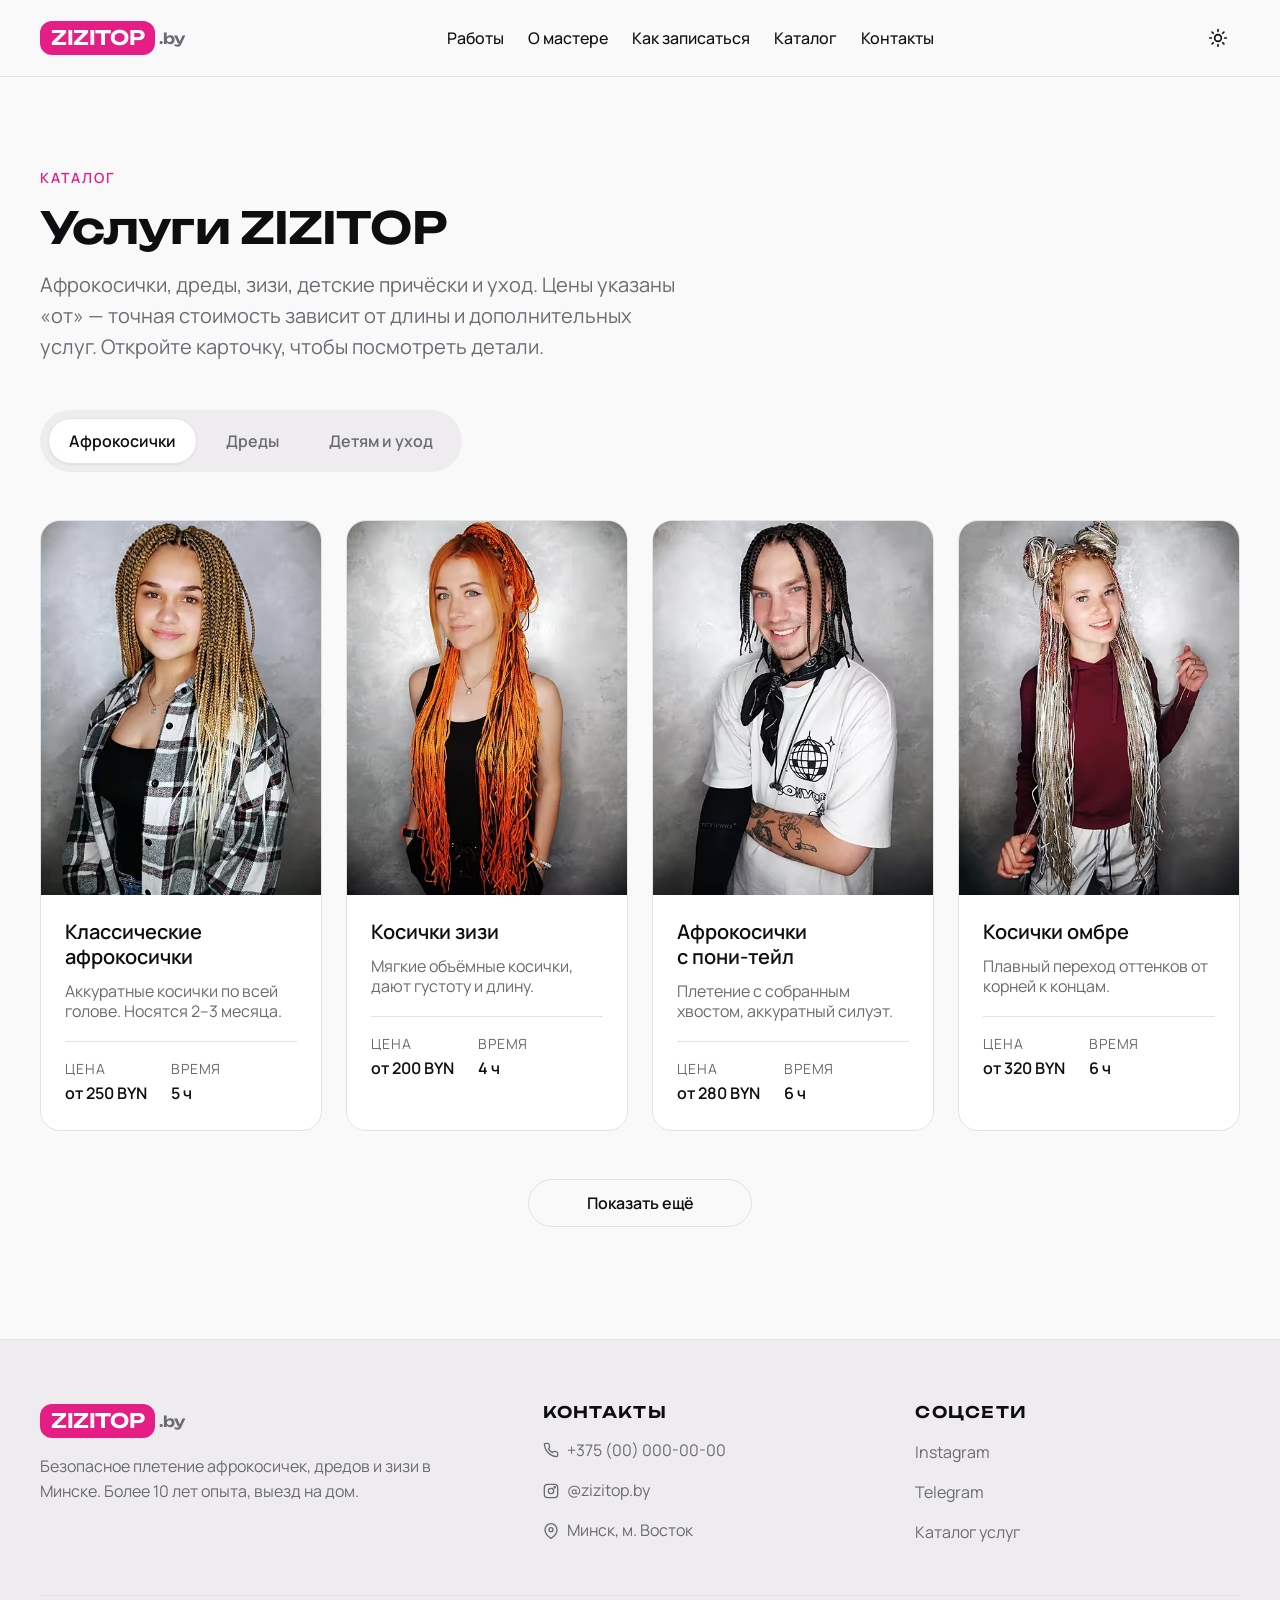
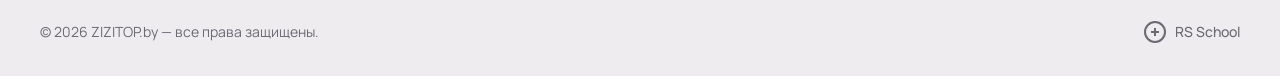
==== commit 99d877af: "feat: dynamically render catalog cards with category switching and show-more" ====
--- a/catalog.html
+++ b/catalog.html
@@ -2,628 +2,235 @@
 <html lang="ru" data-theme="light">
 
 <head>
-    <meta charset="UTF-8">
-    <meta name="viewport" content="width=device-width, initial-scale=1.0">
-    <title>ZIZITOP — афрокосички и дреды в Минске</title>
-    <link rel="apple-touch-icon" sizes="180x180" href="assets/icons/apple-touch-icon.png">
-    <link rel="icon" type="image/x-icon" sizes="16x16" href="assets/icons/favicon.ico">
-    <link rel="icon" type="image/png" sizes="32x32" href="assets/icons/favicon-32x32.png">
-    <link rel="icon" type="image/png" sizes="16x16" href="assets/icons/favicon-16x16.png">
-    <!-- Тема до отрисовки, чтобы не было вспышки -->
-    <script>
-        (() => {
-            const stored = localStorage.getItem('theme');
-            const prefersDark = matchMedia('(prefers-color-scheme: dark)').matches;
-            document.documentElement.dataset.theme = stored ?? (prefersDark ? 'dark' : 'light');
-        })();
-    </script>
-    <link rel="preload" href="assets/fonts/manrope-400.woff2" as="font" type="font/woff2" crossorigin>
-    <link rel="preload" href="assets/fonts/unbounded-600.woff2" as="font" type="font/woff2" crossorigin>
-    <link rel="stylesheet" href="styles/fonts.css">
-    <link rel="stylesheet" href="styles/tokens.css">
-    <link rel="stylesheet" href="styles/base.css">
-    <link rel="stylesheet" href="styles/layout.css">
-    <link rel="stylesheet" href="styles/components.css">
-    <link rel="stylesheet" href="styles/catalog.css">
+  <meta charset="UTF-8">
+  <meta name="viewport" content="width=device-width, initial-scale=1.0">
+  <title>ZIZITOP — афрокосички и дреды в Минске</title>
+  <link rel="apple-touch-icon" sizes="180x180" href="assets/icons/apple-touch-icon.png">
+  <link rel="icon" type="image/x-icon" sizes="16x16" href="assets/icons/favicon.ico">
+  <link rel="icon" type="image/png" sizes="32x32" href="assets/icons/favicon-32x32.png">
+  <link rel="icon" type="image/png" sizes="16x16" href="assets/icons/favicon-16x16.png">
+  <!-- Тема до отрисовки, чтобы не было вспышки -->
+  <script>
+    (() => {
+      const stored = localStorage.getItem('theme');
+      const prefersDark = matchMedia('(prefers-color-scheme: dark)').matches;
+      document.documentElement.dataset.theme = stored ?? (prefersDark ? 'dark' : 'light');
+    })();
+  </script>
+  <link rel="preload" href="assets/fonts/manrope-400.woff2" as="font" type="font/woff2" crossorigin>
+  <link rel="preload" href="assets/fonts/unbounded-600.woff2" as="font" type="font/woff2" crossorigin>
+  <link rel="stylesheet" href="styles/fonts.css">
+  <link rel="stylesheet" href="styles/tokens.css">
+  <link rel="stylesheet" href="styles/base.css">
+  <link rel="stylesheet" href="styles/layout.css">
+  <link rel="stylesheet" href="styles/components.css">
+  <link rel="stylesheet" href="styles/catalog.css">
 </head>
 
 <body>
-    <header class="header">
-        <div class="header__inner container">
-            <a class="logo" href="index.html" aria-label="ZIZITOP — на главную">
-                <span class="logo__mark">ZIZITOP</span>
-                <span class="logo__suffix">.by</span>
-            </a>
-
-            <nav class="nav" aria-label="Основная навигация">
-                <ul class="nav__list">
-                    <li><a class="nav__link" href="index.html#works">Работы</a></li>
-                    <li><a class="nav__link" href="index.html#about">О мастере</a></li>
-                    <li><a class="nav__link" href="index.html#process">Как записаться</a></li>
-                    <li><a class="nav__link" href="catalog.html">Каталог</a></li>
-                    <li><a class="nav__link" href="index.html#contacts">Контакты</a></li>
-                </ul>
-            </nav>
-
-            <div class="header__actions">
-                <button class="icon-btn theme-toggle" type="button" data-theme-toggle aria-pressed="false"
-                    aria-label="Включить тёмную тему">
-                    <svg class="theme-toggle__icon theme-toggle__icon--sun" viewBox="0 0 24 24" fill="none"
-                        stroke="currentColor" stroke-width="2" stroke-linecap="round" stroke-linejoin="round"
-                        aria-hidden="true">
-                        <circle cx="12" cy="12" r="4" />
-                        <path
-                            d="M12 2v2M12 20v2M4.93 4.93l1.41 1.41M17.66 17.66l1.41 1.41M2 12h2M20 12h2M4.93 19.07l1.41-1.41M17.66 6.34l1.41-1.41" />
-                    </svg>
-                    <svg class="theme-toggle__icon theme-toggle__icon--moon" viewBox="0 0 24 24" fill="none"
-                        stroke="currentColor" stroke-width="2" stroke-linecap="round" stroke-linejoin="round"
-                        aria-hidden="true">
-                        <path d="M21 12.79A9 9 0 1 1 11.21 3 7 7 0 0 0 21 12.79z" />
-                    </svg>
-                </button>
-
-                <button class="icon-btn burger" type="button" data-burger aria-expanded="false"
-                    aria-controls="mobile-menu" aria-label="Открыть меню">
-                    <span class="burger__box" aria-hidden="true">
-                        <span class="burger__line"></span>
-                        <span class="burger__line"></span>
-                        <span class="burger__line"></span>
-                    </span>
-                </button>
-            </div>
-        </div>
-    </header>
-
-<main id="main">
-
-<main id="main">
-
-  <section class="section section--catalog" aria-labelledby="catalog-title">
+  <header class="header">
+    <div class="header__inner container">
+      <a class="logo" href="index.html" aria-label="ZIZITOP — на главную">
+        <span class="logo__mark">ZIZITOP</span>
+        <span class="logo__suffix">.by</span>
+      </a>
+
+      <nav class="nav" aria-label="Основная навигация">
+        <ul class="nav__list">
+          <li><a class="nav__link" href="index.html#works">Работы</a></li>
+          <li><a class="nav__link" href="index.html#about">О мастере</a></li>
+          <li><a class="nav__link" href="index.html#process">Как записаться</a></li>
+          <li><a class="nav__link" href="catalog.html">Каталог</a></li>
+          <li><a class="nav__link" href="index.html#contacts">Контакты</a></li>
+        </ul>
+      </nav>
+
+      <div class="header__actions">
+        <button class="icon-btn theme-toggle" type="button" data-theme-toggle aria-pressed="false"
+          aria-label="Включить тёмную тему">
+          <svg class="theme-toggle__icon theme-toggle__icon--sun" viewBox="0 0 24 24" fill="none" stroke="currentColor"
+            stroke-width="2" stroke-linecap="round" stroke-linejoin="round" aria-hidden="true">
+            <circle cx="12" cy="12" r="4" />
+            <path
+              d="M12 2v2M12 20v2M4.93 4.93l1.41 1.41M17.66 17.66l1.41 1.41M2 12h2M20 12h2M4.93 19.07l1.41-1.41M17.66 6.34l1.41-1.41" />
+          </svg>
+          <svg class="theme-toggle__icon theme-toggle__icon--moon" viewBox="0 0 24 24" fill="none" stroke="currentColor"
+            stroke-width="2" stroke-linecap="round" stroke-linejoin="round" aria-hidden="true">
+            <path d="M21 12.79A9 9 0 1 1 11.21 3 7 7 0 0 0 21 12.79z" />
+          </svg>
+        </button>
+
+        <button class="icon-btn burger" type="button" data-burger aria-expanded="false" aria-controls="mobile-menu"
+          aria-label="Открыть меню">
+          <span class="burger__box" aria-hidden="true">
+            <span class="burger__line"></span>
+            <span class="burger__line"></span>
+            <span class="burger__line"></span>
+          </span>
+        </button>
+      </div>
+    </div>
+  </header>
+  <div class="mobile-menu" id="mobile-menu" data-mobile-menu aria-hidden="true">
+    <nav class="mobile-menu__nav" aria-label="Мобильная навигация">
+      <ul class="mobile-menu__list">
+        <li><a class="mobile-menu__link" href="index.html#works">Работы</a></li>
+        <li><a class="mobile-menu__link" href="index.html#about">О мастере</a></li>
+        <li><a class="mobile-menu__link" href="index.html#process">Как записаться</a></li>
+        <li><a class="mobile-menu__link" href="catalog.html">Каталог</a></li>
+        <li><a class="mobile-menu__link" href="index.html#contacts">Контакты</a></li>
+      </ul>
+    </nav>
+  </div>
+  <main id="main">
+
+    <section class="section section--catalog" aria-labelledby="catalog-title">
+      <div class="container">
+
+        <div class="section__head">
+          <p class="section__eyebrow">Каталог</p>
+          <h1 class="section__title" id="catalog-title">Услуги ZIZITOP</h1>
+          <p class="section__lead">
+            Афрокосички, дреды, зизи, детские причёски и уход. Цены указаны
+            «от» — точная стоимость зависит от длины и дополнительных услуг.
+            Откройте карточку, чтобы посмотреть детали.
+          </p>
+        </div>
+
+        <h2 class="visually-hidden" id="catalog-grid-title">Список услуг</h2>
+
+        <div class="catalog__categories" role="tablist" aria-label="Категории услуг">
+          <button class="catalog__category is-active" type="button" role="tab" aria-selected="true"
+            aria-controls="panel-afro" id="tab-afro" data-category="afro">Афрокосички</button>
+          <button class="catalog__category" type="button" role="tab" aria-selected="false" aria-controls="panel-dreads"
+            id="tab-dreads" data-category="dreads">Дреды</button>
+          <button class="catalog__category" type="button" role="tab" aria-selected="false" aria-controls="panel-kids"
+            id="tab-kids" data-category="kids">Детям и уход</button>
+        </div>
+
+        <!-- Панель 1: Афрокосички -->
+        <div class="catalog__panel is-active" id="panel-afro" role="tabpanel" aria-labelledby="tab-afro"
+          data-panel="afro">
+          <ul class="catalog__grid" data-grid></ul>
+          <div class="catalog__more">
+            <button class="btn btn--ghost catalog__more-btn" type="button" data-show-more hidden>
+              Показать ещё
+            </button>
+          </div>
+        </div>
+
+        <!-- Панель 2: Дреды -->
+        <div class="catalog__panel" id="panel-dreads" role="tabpanel" aria-labelledby="tab-dreads" data-panel="dreads"
+          hidden>
+          <ul class="catalog__grid" data-grid></ul>
+          <div class="catalog__more">
+            <button class="btn btn--ghost catalog__more-btn" type="button" data-show-more hidden>
+              Показать ещё
+            </button>
+          </div>
+        </div>
+
+        <!-- Панель 3: Детям и уход -->
+
+        <div class="catalog__panel" id="panel-kids" role="tabpanel" aria-labelledby="tab-kids" data-panel="kids" hidden>
+          <ul class="catalog__grid" data-grid></ul>
+          <div class="catalog__more">
+            <button class="btn btn--ghost catalog__more-btn" type="button" data-show-more hidden>
+              Показать ещё
+            </button>
+          </div>
+        </div>
+      </div>
+    </section>
+
+  </main>
+
+  <footer class="footer">
     <div class="container">
-
-      <div class="section__head">
-        <p class="section__eyebrow">Каталог</p>
-        <h1 class="section__title" id="catalog-title">Услуги ZIZITOP</h1>
-        <p class="section__lead">
-          Афрокосички, дреды, зизи, детские причёски и уход. Цены указаны
-          «от» — точная стоимость зависит от длины и дополнительных услуг.
-          Откройте карточку, чтобы посмотреть детали.
-        </p>
-      </div>
-
-      <h2 class="visually-hidden" id="catalog-grid-title">Список услуг</h2>
-
-      <div class="catalog__categories" role="tablist" aria-label="Категории услуг">
-        <button
-          class="catalog__category is-active"
-          type="button" role="tab"
-          aria-selected="true"
-          aria-controls="panel-afro"
-          id="tab-afro"
-          data-category="afro"
-        >Афрокосички</button>
-        <button
-          class="catalog__category"
-          type="button" role="tab"
-          aria-selected="false"
-          aria-controls="panel-dreads"
-          id="tab-dreads"
-          data-category="dreads"
-        >Дреды</button>
-        <button
-          class="catalog__category"
-          type="button" role="tab"
-          aria-selected="false"
-          aria-controls="panel-kids"
-          id="tab-kids"
-          data-category="kids"
-        >Детям и уход</button>
-      </div>
-
-      <!-- Панель 1: Афрокосички -->
-      <div
-        class="catalog__panel is-active"
-        id="panel-afro"
-        role="tabpanel"
-        aria-labelledby="tab-afro"
-        data-panel="afro"
-      >
-        <ul class="catalog__grid" data-grid>
-                    <li class="card">
-            <article data-card>
-              <picture class="card__media">
-                <source type="image/avif" srcset="assets/images/catalog/afro-01-480.avif 480w, assets/images/catalog/afro-01-960.avif 960w" sizes="(max-width: 30em) 100vw, (max-width: 64em) 50vw, 25vw">
-                <source type="image/webp" srcset="assets/images/catalog/afro-01-480.webp 480w, assets/images/catalog/afro-01-960.webp 960w" sizes="(max-width: 30em) 100vw, (max-width: 64em) 50vw, 25vw">
-                <img class="card__image" src="assets/images/catalog/afro-01-960.jpg" alt="Классические афрокосички с канекалоном омбре" width="960" height="1280" loading="lazy" decoding="async">
-              </picture>
-              <div class="card__body">
-                <h3 class="card__title">Классические афрокосички</h3>
-                <p class="card__text">Аккуратные косички по всей голове. Носятся 2–3 месяца.</p>
-                <dl class="card__meta">
-                  <div><dt>Цена</dt><dd>от 250 BYN</dd></div>
-                  <div><dt>Время</dt><dd>5–7 ч</dd></div>
-                </dl>
-              </div>
-            </article>
-          </li>
-
-          <li class="card">
-            <article data-card>
-              <picture class="card__media">
-                <source type="image/avif" srcset="assets/images/catalog/afro-02-480.avif 480w, assets/images/catalog/afro-02-960.avif 960w" sizes="(max-width: 30em) 100vw, (max-width: 64em) 50vw, 25vw">
-                <source type="image/webp" srcset="assets/images/catalog/afro-02-480.webp 480w, assets/images/catalog/afro-02-960.webp 960w" sizes="(max-width: 30em) 100vw, (max-width: 64em) 50vw, 25vw">
-                <img class="card__image" src="assets/images/catalog/afro-02-960.jpg" alt="Косички зизи, объёмная причёска" width="960" height="1280" loading="lazy" decoding="async">
-              </picture>
-              <div class="card__body">
-                <h3 class="card__title">Косички зизи</h3>
-                <p class="card__text">Мягкие объёмные косички, дают густоту и длину.</p>
-                <dl class="card__meta">
-                  <div><dt>Цена</dt><dd>от 200 BYN</dd></div>
-                  <div><dt>Время</dt><dd>4–6 ч</dd></div>
-                </dl>
-              </div>
-            </article>
-          </li>
-
-          <li class="card">
-            <article data-card>
-              <picture class="card__media">
-                <source type="image/avif" srcset="assets/images/catalog/afro-03-480.avif 480w, assets/images/catalog/afro-03-960.avif 960w" sizes="(max-width: 30em) 100vw, (max-width: 64em) 50vw, 25vw">
-                <source type="image/webp" srcset="assets/images/catalog/afro-03-480.webp 480w, assets/images/catalog/afro-03-960.webp 960w" sizes="(max-width: 30em) 100vw, (max-width: 64em) 50vw, 25vw">
-                <img class="card__image" src="assets/images/catalog/afro-03-960.jpg" alt="Афрокосички с пони-тейл и тонированием" width="960" height="1280" loading="lazy" decoding="async">
-              </picture>
-              <div class="card__body">
-                <h3 class="card__title">Афрокосички с пони-тейл</h3>
-                <p class="card__text">Плетение с собранным хвостом, аккуратный силуэт.</p>
-                <dl class="card__meta">
-                  <div><dt>Цена</dt><dd>от 280 BYN</dd></div>
-                  <div><dt>Время</dt><dd>6–8 ч</dd></div>
-                </dl>
-              </div>
-            </article>
-          </li>
-
-          <li class="card">
-            <article data-card>
-              <picture class="card__media">
-                <source type="image/avif" srcset="assets/images/catalog/afro-04-480.avif 480w, assets/images/catalog/afro-04-960.avif 960w" sizes="(max-width: 30em) 100vw, (max-width: 64em) 50vw, 25vw">
-                <source type="image/webp" srcset="assets/images/catalog/afro-04-480.webp 480w, assets/images/catalog/afro-04-960.webp 960w" sizes="(max-width: 30em) 100vw, (max-width: 64em) 50vw, 25vw">
-                <img class="card__image" src="assets/images/catalog/afro-04-960.jpg" alt="Косички омбре с плавным переходом цвета" width="960" height="1280" loading="lazy" decoding="async">
-              </picture>
-              <div class="card__body">
-                <h3 class="card__title">Косички омбре</h3>
-                <p class="card__text">Плавный переход оттенков от корней к концам.</p>
-                <dl class="card__meta">
-                  <div><dt>Цена</dt><dd>от 320 BYN</dd></div>
-                  <div><dt>Время</dt><dd>6–9 ч</dd></div>
-                </dl>
-              </div>
-            </article>
-          </li>
-
-          <li class="card">
-            <article data-card>
-              <picture class="card__media">
-                <source type="image/avif" srcset="assets/images/catalog/afro-05-480.avif 480w, assets/images/catalog/afro-05-960.avif 960w" sizes="(max-width: 30em) 100vw, (max-width: 64em) 50vw, 25vw">
-                <source type="image/webp" srcset="assets/images/catalog/afro-05-480.webp 480w, assets/images/catalog/afro-05-960.webp 960w" sizes="(max-width: 30em) 100vw, (max-width: 64em) 50vw, 25vw">
-                <img class="card__image" src="assets/images/catalog/afro-05-960.jpg" alt="Сенегальские косички тонкого плетения" width="960" height="1280" loading="lazy" decoding="async">
-              </picture>
-              <div class="card__body">
-                <h3 class="card__title">Сенегальские косички</h3>
-                <p class="card__text">Лёгкие тонкие косички, почти не ощущаются на голове.</p>
-                <dl class="card__meta">
-                  <div><dt>Цена</dt><dd>от 240 BYN</dd></div>
-                  <div><dt>Время</dt><dd>5–7 ч</dd></div>
-                </dl>
-              </div>
-            </article>
-          </li>
-
-          <li class="card">
-            <article data-card>
-              <picture class="card__media">
-                <source type="image/avif" srcset="assets/images/catalog/afro-06-480.avif 480w, assets/images/catalog/afro-06-960.avif 960w" sizes="(max-width: 30em) 100vw, (max-width: 64em) 50vw, 25vw">
-                <source type="image/webp" srcset="assets/images/catalog/afro-06-480.webp 480w, assets/images/catalog/afro-06-960.webp 960w" sizes="(max-width: 30em) 100vw, (max-width: 64em) 50vw, 25vw">
-                <img class="card__image" src="assets/images/catalog/afro-06-960.jpg" alt="Жгуты с канекалоном, плотная текстура" width="960" height="1280" loading="lazy" decoding="async">
-              </picture>
-              <div class="card__body">
-                <h3 class="card__title">Жгуты с канекалоном</h3>
-                <p class="card__text">Двухпрядные жгуты с объёмом и плотной текстурой.</p>
-                <dl class="card__meta">
-                  <div><dt>Цена</dt><dd>от 220 BYN</dd></div>
-                  <div><dt>Время</dt><dd>4–5 ч</dd></div>
-                </dl>
-              </div>
-            </article>
-          </li>
-
-          <li class="card">
-            <article data-card>
-              <picture class="card__media">
-                <source type="image/avif" srcset="assets/images/catalog/afro-07-480.avif 480w, assets/images/catalog/afro-07-960.avif 960w" sizes="(max-width: 30em) 100vw, (max-width: 64em) 50vw, 25vw">
-                <source type="image/webp" srcset="assets/images/catalog/afro-07-480.webp 480w, assets/images/catalog/afro-07-960.webp 960w" sizes="(max-width: 30em) 100vw, (max-width: 64em) 50vw, 25vw">
-                <img class="card__image" src="assets/images/catalog/afro-07-960.jpg" alt="Афрокосички с тонированием насыщенного цвета" width="960" height="1280" loading="lazy" decoding="async">
-              </picture>
-              <div class="card__body">
-                <h3 class="card__title">Афрокосички с тонированием</h3>
-                <p class="card__text">Классика с окрашиванием для глубокого цвета.</p>
-                <dl class="card__meta">
-                  <div><dt>Цена</dt><dd>от 340 BYN</dd></div>
-                  <div><dt>Время</dt><dd>7–9 ч</dd></div>
-                </dl>
-              </div>
-            </article>
-          </li>
-
-          <li class="card">
-            <article data-card>
-              <picture class="card__media">
-                <source type="image/avif" srcset="assets/images/catalog/afro-08-480.avif 480w, assets/images/catalog/afro-08-960.avif 960w" sizes="(max-width: 30em) 100vw, (max-width: 64em) 50vw, 25vw">
-                <source type="image/webp" srcset="assets/images/catalog/afro-08-480.webp 480w, assets/images/catalog/afro-08-960.webp 960w" sizes="(max-width: 30em) 100vw, (max-width: 64em) 50vw, 25vw">
-                <img class="card__image" src="assets/images/catalog/afro-08-960.jpg" alt="Мужские косы на андеркат с выбритыми висками" width="960" height="1280" loading="lazy" decoding="async">
-              </picture>
-              <div class="card__body">
-                <h3 class="card__title">Косы на андеркат</h3>
-                <p class="card__text">Мужская укладка с выбритыми висками и косой назад.</p>
-                <dl class="card__meta">
-                  <div><dt>Цена</dt><dd>от 180 BYN</dd></div>
-                  <div><dt>Время</dt><dd>3–4 ч</dd></div>
-                </dl>
-              </div>
-            </article>
-          </li>
-        </ul>
-
-        <div class="catalog__more">
-          <button class="btn btn--ghost catalog__more-btn" type="button" data-show-more>
-            Показать ещё
-          </button>
-        </div>
-      </div>
-
-      <!-- Панель 2: Дреды -->
-      <div
-        class="catalog__panel"
-        id="panel-dreads"
-        role="tabpanel"
-        aria-labelledby="tab-dreads"
-        data-panel="dreads"
-        hidden
-      >
-        <ul class="catalog__grid" data-grid>
-                    <li class="card">
-            <article data-card>
-              <picture class="card__media">
-                <source type="image/avif" srcset="assets/images/catalog/dreads-01-480.avif 480w, assets/images/catalog/dreads-01-960.avif 960w" sizes="(max-width: 30em) 100vw, (max-width: 64em) 50vw, 25vw">
-                <source type="image/webp" srcset="assets/images/catalog/dreads-01-480.webp 480w, assets/images/catalog/dreads-01-960.webp 960w" sizes="(max-width: 30em) 100vw, (max-width: 64em) 50vw, 25vw">
-                <img class="card__image" src="assets/images/catalog/dreads-01-960.jpg" alt="Классические дреды по всей голове" width="960" height="1280" loading="lazy" decoding="async">
-              </picture>
-              <div class="card__body">
-                <h3 class="card__title">Классические дреды</h3>
-                <p class="card__text">Плотные дреды по всей голове, носятся от полугода.</p>
-                <dl class="card__meta">
-                  <div><dt>Цена</dt><dd>от 400 BYN</dd></div>
-                  <div><dt>Время</dt><dd>8–12 ч</dd></div>
-                </dl>
-              </div>
-            </article>
-          </li>
-
-          <li class="card">
-            <article data-card>
-              <picture class="card__media">
-                <source type="image/avif" srcset="assets/images/catalog/dreads-02-480.avif 480w, assets/images/catalog/dreads-02-960.avif 960w" sizes="(max-width: 30em) 100vw, (max-width: 64em) 50vw, 25vw">
-                <source type="image/webp" srcset="assets/images/catalog/dreads-02-480.webp 480w, assets/images/catalog/dreads-02-960.webp 960w" sizes="(max-width: 30em) 100vw, (max-width: 64em) 50vw, 25vw">
-                <img class="card__image" src="assets/images/catalog/dreads-02-960.jpg" alt="Дреды с тонированием насыщенного цвета" width="960" height="1280" loading="lazy" decoding="async">
-              </picture>
-              <div class="card__body">
-                <h3 class="card__title">Дреды с тонированием</h3>
-                <p class="card__text">Дреды с окрашиванием для насыщенного оттенка.</p>
-                <dl class="card__meta">
-                  <div><dt>Цена</dt><dd>от 480 BYN</dd></div>
-                  <div><dt>Время</dt><dd>9–12 ч</dd></div>
-                </dl>
-              </div>
-            </article>
-          </li>
-
-          <li class="card">
-            <article data-card>
-              <picture class="card__media">
-                <source type="image/avif" srcset="assets/images/catalog/dreads-03-480.avif 480w, assets/images/catalog/dreads-03-960.avif 960w" sizes="(max-width: 30em) 100vw, (max-width: 64em) 50vw, 25vw">
-                <source type="image/webp" srcset="assets/images/catalog/dreads-03-480.webp 480w, assets/images/catalog/dreads-03-960.webp 960w" sizes="(max-width: 30em) 100vw, (max-width: 64em) 50vw, 25vw">
-                <img class="card__image" src="assets/images/catalog/dreads-03-960.jpg" alt="Дреды с эффектом омбре" width="960" height="1280" loading="lazy" decoding="async">
-              </picture>
-              <div class="card__body">
-                <h3 class="card__title">Дреды с омбре</h3>
-                <p class="card__text">Плавный переход цвета — от тёмных корней к светлым концам.</p>
-                <dl class="card__meta">
-                  <div><dt>Цена</dt><dd>от 520 BYN</dd></div>
-                  <div><dt>Время</dt><dd>10–14 ч</dd></div>
-                </dl>
-              </div>
-            </article>
-          </li>
-
-          <li class="card">
-            <article data-card>
-              <picture class="card__media">
-                <source type="image/avif" srcset="assets/images/catalog/dreads-04-480.avif 480w, assets/images/catalog/dreads-04-960.avif 960w" sizes="(max-width: 30em) 100vw, (max-width: 64em) 50vw, 25vw">
-                <source type="image/webp" srcset="assets/images/catalog/dreads-04-480.webp 480w, assets/images/catalog/dreads-04-960.webp 960w" sizes="(max-width: 30em) 100vw, (max-width: 64em) 50vw, 25vw">
-                <img class="card__image" src="assets/images/catalog/dreads-04-960.jpg" alt="Зизи-дреды с мягкой текстурой" width="960" height="1280" loading="lazy" decoding="async">
-              </picture>
-              <div class="card__body">
-                <h3 class="card__title">Зизи-дреды</h3>
-                <p class="card__text">Мягкие синтетические дреды с эффектом естественности.</p>
-                <dl class="card__meta">
-                  <div><dt>Цена</dt><dd>от 380 BYN</dd></div>
-                  <div><dt>Время</dt><dd>7–10 ч</dd></div>
-                </dl>
-              </div>
-            </article>
-          </li>
-
-          <li class="card">
-            <article data-card>
-              <picture class="card__media">
-                <source type="image/avif" srcset="assets/images/catalog/dreads-05-480.avif 480w, assets/images/catalog/dreads-05-960.avif 960w" sizes="(max-width: 30em) 100vw, (max-width: 64em) 50vw, 25vw">
-                <source type="image/webp" srcset="assets/images/catalog/dreads-05-480.webp 480w, assets/images/catalog/dreads-05-960.webp 960w" sizes="(max-width: 30em) 100vw, (max-width: 64em) 50vw, 25vw">
-                <img class="card__image" src="assets/images/catalog/dreads-05-960.jpg" alt="Короткие мужские дреды средней длины" width="960" height="1280" loading="lazy" decoding="async">
-              </picture>
-              <div class="card__body">
-                <h3 class="card__title">Короткие мужские дреды</h3>
-                <p class="card__text">Аккуратные дреды средней длины, под мужской образ.</p>
-                <dl class="card__meta">
-                  <div><dt>Цена</dt><dd>от 300 BYN</dd></div>
-                  <div><dt>Время</dt><dd>6–8 ч</dd></div>
-                </dl>
-              </div>
-            </article>
-          </li>
-
-          <li class="card">
-            <article data-card>
-              <picture class="card__media">
-                <source type="image/avif" srcset="assets/images/catalog/dreads-06-480.avif 480w, assets/images/catalog/dreads-06-960.avif 960w" sizes="(max-width: 30em) 100vw, (max-width: 64em) 50vw, 25vw">
-                <source type="image/webp" srcset="assets/images/catalog/dreads-06-480.webp 480w, assets/images/catalog/dreads-06-960.webp 960w" sizes="(max-width: 30em) 100vw, (max-width: 64em) 50vw, 25vw">
-                <img class="card__image" src="assets/images/catalog/dreads-06-960.jpg" alt="Длинные дреды с глубоким градиентом омбре" width="960" height="1280" loading="lazy" decoding="async">
-              </picture>
-              <div class="card__body">
-                <h3 class="card__title">Длинные дреды с омбре</h3>
-                <p class="card__text">Максимальная длина с глубоким градиентом цвета.</p>
-                <dl class="card__meta">
-                  <div><dt>Цена</dt><dd>от 560 BYN</dd></div>
-                  <div><dt>Время</dt><dd>11–14 ч</dd></div>
-                </dl>
-              </div>
-            </article>
-          </li>
-        </ul>
-
-        <div class="catalog__more">
-          <button class="btn btn--ghost catalog__more-btn" type="button" data-show-more hidden>
-            Показать ещё
-          </button>
-        </div>
-      </div>
-
-      <!-- Панель 3: Детям и уход -->
-      <div
-        class="catalog__panel"
-        id="panel-kids"
-        role="tabpanel"
-        aria-labelledby="tab-kids"
-        data-panel="kids"
-        hidden
-      >
-        <ul class="catalog__grid" data-grid>
-                    <li class="card">
-            <article data-card>
-              <picture class="card__media">
-                <source type="image/avif" srcset="assets/images/catalog/kids-01-480.avif 480w, assets/images/catalog/kids-01-960.avif 960w" sizes="(max-width: 30em) 100vw, (max-width: 64em) 50vw, 25vw">
-                <source type="image/webp" srcset="assets/images/catalog/kids-01-480.webp 480w, assets/images/catalog/kids-01-960.webp 960w" sizes="(max-width: 30em) 100vw, (max-width: 64em) 50vw, 25vw">
-                <img class="card__image" src="assets/images/catalog/kids-01-960.jpg" alt="Детские косички с бусинами и резинками" width="960" height="1280" loading="lazy" decoding="async">
-              </picture>
-              <div class="card__body">
-                <h3 class="card__title">Детские косички с бусинами</h3>
-                <p class="card__text">Аккуратные косички с бусинами и яркими резинками.</p>
-                <dl class="card__meta">
-                  <div><dt>Цена</dt><dd>от 150 BYN</dd></div>
-                  <div><dt>Время</dt><dd>3–4 ч</dd></div>
-                </dl>
-              </div>
-            </article>
-          </li>
-
-          <li class="card">
-            <article data-card>
-              <picture class="card__media">
-                <source type="image/avif" srcset="assets/images/catalog/kids-02-480.avif 480w, assets/images/catalog/kids-02-960.avif 960w" sizes="(max-width: 30em) 100vw, (max-width: 64em) 50vw, 25vw">
-                <source type="image/webp" srcset="assets/images/catalog/kids-02-480.webp 480w, assets/images/catalog/kids-02-960.webp 960w" sizes="(max-width: 30em) 100vw, (max-width: 64em) 50vw, 25vw">
-                <img class="card__image" src="assets/images/catalog/kids-02-960.jpg" alt="Детские косички зизи" width="960" height="1280" loading="lazy" decoding="async">
-              </picture>
-              <div class="card__body">
-                <h3 class="card__title">Детские зизи</h3>
-                <p class="card__text">Мягкие косички для девочек, не тянут кожу.</p>
-                <dl class="card__meta">
-                  <div><dt>Цена</dt><dd>от 130 BYN</dd></div>
-                  <div><dt>Время</dt><dd>2–3 ч</dd></div>
-                </dl>
-              </div>
-            </article>
-          </li>
-
-          <li class="card">
-            <article data-card>
-              <picture class="card__media">
-                <source type="image/avif" srcset="assets/images/catalog/kids-03-480.avif 480w, assets/images/catalog/kids-03-960.avif 960w" sizes="(max-width: 30em) 100vw, (max-width: 64em) 50vw, 25vw">
-                <source type="image/webp" srcset="assets/images/catalog/kids-03-480.webp 480w, assets/images/catalog/kids-03-960.webp 960w" sizes="(max-width: 30em) 100vw, (max-width: 64em) 50vw, 25vw">
-                <img class="card__image" src="assets/images/catalog/kids-03-960.jpg" alt="Подростковые дреды без натяжения кожи" width="960" height="1280" loading="lazy" decoding="async">
-              </picture>
-              <div class="card__body">
-                <h3 class="card__title">Детские дреды</h3>
-                <p class="card__text">Безопасные дреды для подростков, без натяжения.</p>
-                <dl class="card__meta">
-                  <div><dt>Цена</dt><dd>от 180 BYN</dd></div>
-                  <div><dt>Время</dt><dd>4–5 ч</dd></div>
-                </dl>
-              </div>
-            </article>
-          </li>
-
-          <li class="card">
-            <article data-card>
-              <picture class="card__media">
-                <source type="image/avif" srcset="assets/images/catalog/kids-04-480.avif 480w, assets/images/catalog/kids-04-960.avif 960w" sizes="(max-width: 30em) 100vw, (max-width: 64em) 50vw, 25vw">
-                <source type="image/webp" srcset="assets/images/catalog/kids-04-480.webp 480w, assets/images/catalog/kids-04-960.webp 960w" sizes="(max-width: 30em) 100vw, (max-width: 64em) 50vw, 25vw">
-                <img class="card__image" src="assets/images/catalog/kids-04-960.jpg" alt="Коррекция плетения у корней" width="960" height="1280" loading="lazy" decoding="async">
-              </picture>
-              <div class="card__body">
-                <h3 class="card__title">Коррекция плетения</h3>
-                <p class="card__text">Обновление корней и зон роста для продления носки.</p>
-                <dl class="card__meta">
-                  <div><dt>Цена</dt><dd>от 120 BYN</dd></div>
-                  <div><dt>Время</dt><dd>2–3 ч</dd></div>
-                </dl>
-              </div>
-            </article>
-          </li>
-
-          <li class="card">
-            <article data-card>
-              <picture class="card__media">
-                <source type="image/avif" srcset="assets/images/catalog/kids-05-480.avif 480w, assets/images/catalog/kids-05-960.avif 960w" sizes="(max-width: 30em) 100vw, (max-width: 64em) 50vw, 25vw">
-                <source type="image/webp" srcset="assets/images/catalog/kids-05-480.webp 480w, assets/images/catalog/kids-05-960.webp 960w" sizes="(max-width: 30em) 100vw, (max-width: 64em) 50vw, 25vw">
-                <img class="card__image" src="assets/images/catalog/kids-05-960.jpg" alt="Аккуратное снятие плетения" width="960" height="1280" loading="lazy" decoding="async">
-              </picture>
-              <div class="card__body">
-                <h3 class="card__title">Снятие плетения</h3>
-                <p class="card__text">Аккуратное снятие без повреждения родных волос.</p>
-                <dl class="card__meta">
-                  <div><dt>Цена</dt><dd>от 80 BYN</dd></div>
-                  <div><dt>Время</dt><dd>1–2 ч</dd></div>
-                </dl>
-              </div>
-            </article>
-          </li>
-
-          <li class="card">
-            <article data-card>
-              <picture class="card__media">
-                <source type="image/avif" srcset="assets/images/catalog/kids-06-480.avif 480w, assets/images/catalog/kids-06-960.avif 960w" sizes="(max-width: 30em) 100vw, (max-width: 64em) 50vw, 25vw">
-                <source type="image/webp" srcset="assets/images/catalog/kids-06-480.webp 480w, assets/images/catalog/kids-06-960.webp 960w" sizes="(max-width: 30em) 100vw, (max-width: 64em) 50vw, 25vw">
-                <img class="card__image" src="assets/images/catalog/kids-06-960.jpg" alt="Уход за кожей головы после плетения" width="960" height="1280" loading="lazy" decoding="async">
-              </picture>
-              <div class="card__body">
-                <h3 class="card__title">Уход после плетения</h3>
-                <p class="card__text">Мытьё, увлажнение и обработка кожи головы.</p>
-                <dl class="card__meta">
-                  <div><dt>Цена</dt><dd>от 60 BYN</dd></div>
-                  <div><dt>Время</dt><dd>30 мин</dd></div>
-                </dl>
-              </div>
-            </article>
-          </li>
-        </ul>
-
-        <div class="catalog__more">
-          <button class="btn btn--ghost catalog__more-btn" type="button" data-show-more hidden>
-            Показать ещё
-          </button>
-        </div>
-      </div>
-
+      <div class="footer__grid">
+
+        <div>
+          <a class="logo" href="index.html" aria-label="ZIZITOP — на главную">
+            <span class="logo__mark">ZIZITOP</span>
+            <span class="logo__suffix">.by</span>
+          </a>
+          <p class="footer__text" style="margin-top: var(--sp-sm);">
+            Безопасное плетение афрокосичек, дредов и зизи в Минске.
+            Более 10 лет опыта, выезд на дом.
+          </p>
+        </div>
+
+        <div>
+          <h2 class="footer__title">Контакты</h2>
+          <ul class="footer__list">
+            <li>
+              <a class="footer__link" href="tel:+375000000000">
+                <svg viewBox="0 0 24 24" fill="none" stroke="currentColor" stroke-width="2" stroke-linecap="round"
+                  stroke-linejoin="round" aria-hidden="true">
+                  <path
+                    d="M22 16.92v3a2 2 0 0 1-2.18 2 19.79 19.79 0 0 1-8.63-3.07 19.5 19.5 0 0 1-6-6 19.79 19.79 0 0 1-3.07-8.67A2 2 0 0 1 4.11 2h3a2 2 0 0 1 2 1.72c.13.96.36 1.9.7 2.81a2 2 0 0 1-.45 2.11L8.09 9.91a16 16 0 0 0 6 6l1.27-1.27a2 2 0 0 1 2.11-.45c.91.34 1.85.57 2.81.7A2 2 0 0 1 22 16.92z" />
+                </svg>
+                +375 (00) 000-00-00
+              </a>
+            </li>
+            <li>
+              <a class="footer__link" href="https://instagram.com/zizitop.by" target="_blank" rel="noopener noreferrer">
+                <svg viewBox="0 0 24 24" fill="none" stroke="currentColor" stroke-width="2" stroke-linecap="round"
+                  stroke-linejoin="round" aria-hidden="true">
+                  <rect x="2" y="2" width="20" height="20" rx="5" />
+                  <circle cx="12" cy="12" r="4" />
+                  <circle cx="17.5" cy="6.5" r="1" fill="currentColor" />
+                </svg>
+                @zizitop.by
+              </a>
+            </li>
+            <li>
+              <a class="footer__link" href="https://yandex.by/maps/?text=Минск%20метро%20Восток" target="_blank"
+                rel="noopener noreferrer">
+                <svg viewBox="0 0 24 24" fill="none" stroke="currentColor" stroke-width="2" stroke-linecap="round"
+                  stroke-linejoin="round" aria-hidden="true">
+                  <path d="M21 10c0 7-9 13-9 13s-9-6-9-13a9 9 0 0 1 18 0z" />
+                  <circle cx="12" cy="10" r="3" />
+                </svg>
+                Минск, м. Восток
+              </a>
+            </li>
+          </ul>
+        </div>
+
+        <div>
+          <h2 class="footer__title">Соцсети</h2>
+          <ul class="footer__list">
+            <li>
+              <a class="footer__link" href="https://instagram.com/zizitop.by" target="_blank"
+                rel="noopener noreferrer">Instagram</a>
+            </li>
+            <li>
+              <a class="footer__link" href="https://t.me/zizitop" target="_blank" rel="noopener noreferrer">Telegram</a>
+            </li>
+            <li>
+              <a class="footer__link" href="catalog.html">Каталог услуг</a>
+            </li>
+          </ul>
+        </div>
+
+      </div>
+
+      <div class="footer__bottom">
+        <p>© 2026 ZIZITOP.by — все права защищены.</p>
+        <a class="footer__rss" href="https://rs.school/courses/javascript" target="_blank" rel="noopener noreferrer"
+          aria-label="RS School — курс JavaScript/Front-end">
+          <svg viewBox="0 0 24 24" fill="none" stroke="currentColor" stroke-width="2" aria-hidden="true">
+            <circle cx="12" cy="12" r="10" />
+            <path d="M8 12h8M12 8v8" />
+          </svg>
+          RS School
+        </a>
+      </div>
     </div>
-  </section>
-
-</main>
-
-    <footer class="footer">
-        <div class="container">
-            <div class="footer__grid">
-
-                <div>
-                    <a class="logo" href="index.html" aria-label="ZIZITOP — на главную">
-                        <span class="logo__mark">ZIZITOP</span>
-                        <span class="logo__suffix">.by</span>
-                    </a>
-                    <p class="footer__text" style="margin-top: var(--sp-sm);">
-                        Безопасное плетение афрокосичек, дредов и зизи в Минске.
-                        Более 10 лет опыта, выезд на дом.
-                    </p>
-                </div>
-
-                <div>
-                    <h2 class="footer__title">Контакты</h2>
-                    <ul class="footer__list">
-                        <li>
-                            <a class="footer__link" href="tel:+375000000000">
-                                <svg viewBox="0 0 24 24" fill="none" stroke="currentColor" stroke-width="2"
-                                    stroke-linecap="round" stroke-linejoin="round" aria-hidden="true">
-                                    <path
-                                        d="M22 16.92v3a2 2 0 0 1-2.18 2 19.79 19.79 0 0 1-8.63-3.07 19.5 19.5 0 0 1-6-6 19.79 19.79 0 0 1-3.07-8.67A2 2 0 0 1 4.11 2h3a2 2 0 0 1 2 1.72c.13.96.36 1.9.7 2.81a2 2 0 0 1-.45 2.11L8.09 9.91a16 16 0 0 0 6 6l1.27-1.27a2 2 0 0 1 2.11-.45c.91.34 1.85.57 2.81.7A2 2 0 0 1 22 16.92z" />
-                                </svg>
-                                +375 (00) 000-00-00
-                            </a>
-                        </li>
-                        <li>
-                            <a class="footer__link" href="https://instagram.com/zizitop.by" target="_blank"
-                                rel="noopener noreferrer">
-                                <svg viewBox="0 0 24 24" fill="none" stroke="currentColor" stroke-width="2"
-                                    stroke-linecap="round" stroke-linejoin="round" aria-hidden="true">
-                                    <rect x="2" y="2" width="20" height="20" rx="5" />
-                                    <circle cx="12" cy="12" r="4" />
-                                    <circle cx="17.5" cy="6.5" r="1" fill="currentColor" />
-                                </svg>
-                                @zizitop.by
-                            </a>
-                        </li>
-                        <li>
-                            <a class="footer__link" href="https://yandex.by/maps/?text=Минск%20метро%20Восток"
-                                target="_blank" rel="noopener noreferrer">
-                                <svg viewBox="0 0 24 24" fill="none" stroke="currentColor" stroke-width="2"
-                                    stroke-linecap="round" stroke-linejoin="round" aria-hidden="true">
-                                    <path d="M21 10c0 7-9 13-9 13s-9-6-9-13a9 9 0 0 1 18 0z" />
-                                    <circle cx="12" cy="10" r="3" />
-                                </svg>
-                                Минск, м. Восток
-                            </a>
-                        </li>
-                    </ul>
-                </div>
-
-                <div>
-                    <h2 class="footer__title">Соцсети</h2>
-                    <ul class="footer__list">
-                        <li>
-                            <a class="footer__link" href="https://instagram.com/zizitop.by" target="_blank"
-                                rel="noopener noreferrer">Instagram</a>
-                        </li>
-                        <li>
-                            <a class="footer__link" href="https://t.me/zizitop" target="_blank"
-                                rel="noopener noreferrer">Telegram</a>
-                        </li>
-                        <li>
-                            <a class="footer__link" href="catalog.html">Каталог услуг</a>
-                        </li>
-                    </ul>
-                </div>
-
-            </div>
-
-            <div class="footer__bottom">
-                <p>© 2026 ZIZITOP.by — все права защищены.</p>
-                <a class="footer__rss" href="https://rs.school/courses/javascript" target="_blank" rel="noopener noreferrer"
-                    aria-label="RS School — курс JavaScript/Front-end">
-                    <svg viewBox="0 0 24 24" fill="none" stroke="currentColor" stroke-width="2" aria-hidden="true">
-                        <circle cx="12" cy="12" r="10" />
-                        <path d="M8 12h8M12 8v8" />
-                    </svg>
-                    RS School
-                </a>
-            </div>
-        </div>
-    </footer>
-
-    <script type="module" src="scripts/theme.js"></script>
+  </footer>
+
+  <script type="module" src="scripts/theme.js"></script>
+  <script type="module" src="scripts/burger.js"></script>
+  <script type="module" src="scripts/catalog.js"></script>
 </body>
--- a/styles/components.css
+++ b/styles/components.css
@@ -50,7 +50,7 @@
   -webkit-backdrop-filter: saturate(140%) blur(12px);
   border-bottom: 1px solid var(--c-border);
   transition: background-color var(--dur) var(--ease),
-              border-color var(--dur) var(--ease);
+    border-color var(--dur) var(--ease);
 }
 
 .header__inner {
@@ -76,7 +76,7 @@
   display: none;
 }
 
-@media (min-width: 48em) {   /* ≥768px */
+@media (min-width: 769px) {
   .nav {
     display: block;
   }
@@ -87,6 +87,7 @@
   align-items: center;
   gap: var(--sp-md);
   margin: 0;
+  flex-wrap: nowrap;
 }
 
 .nav__link {
@@ -97,6 +98,7 @@
   font-weight: var(--fw-medium);
   color: var(--c-text);
   transition: color var(--dur) var(--ease);
+  white-space: nowrap;
 }
 
 .nav__link::after {
@@ -135,7 +137,7 @@
   color: var(--c-text);
   background-color: transparent;
   transition: background-color var(--dur) var(--ease),
-              color var(--dur) var(--ease);
+    color var(--dur) var(--ease);
 }
 
 .icon-btn:hover,
@@ -153,10 +155,17 @@
    Theme toggle
    -------------------------------------------------------------------------- */
 
-.theme-toggle .theme-toggle__icon--moon { display: none; }
-
-[data-theme="dark"] .theme-toggle .theme-toggle__icon--sun  { display: none; }
-[data-theme="dark"] .theme-toggle .theme-toggle__icon--moon { display: block; }
+.theme-toggle .theme-toggle__icon--moon {
+  display: none;
+}
+
+[data-theme="dark"] .theme-toggle .theme-toggle__icon--sun {
+  display: none;
+}
+
+[data-theme="dark"] .theme-toggle .theme-toggle__icon--moon {
+  display: block;
+}
 
 /* --------------------------------------------------------------------------
    Burger (виден только ≤768px)
@@ -166,7 +175,7 @@
   display: inline-grid;
 }
 
-@media (min-width: 48em) {   /* ≥768px */
+@media (min-width: 769px) {
   .burger {
     display: none;
   }
@@ -187,29 +196,117 @@
   border-radius: 2px;
   background-color: currentColor;
   transition: transform var(--dur) var(--ease),
-              opacity var(--dur-fast) var(--ease),
-              top var(--dur) var(--ease);
-}
-
-.burger__line:nth-child(1) { top: 0; }
-.burger__line:nth-child(2) { top: 50%; transform: translateY(-50%); }
-.burger__line:nth-child(3) { top: 100%; transform: translateY(-100%); }
-
-/* Класс-модификатор переключим в Части 2 */
+    opacity var(--dur-fast) var(--ease),
+    top var(--dur) var(--ease);
+}
+
+.burger__line:nth-child(1) {
+  top: 0;
+}
+
+.burger__line:nth-child(2) {
+  top: 50%;
+  transform: translateY(-50%);
+}
+
+.burger__line:nth-child(3) {
+  top: 100%;
+  transform: translateY(-100%);
+}
+
+/* Класс-модификатор */
 .burger[aria-expanded="true"] .burger__line:nth-child(1) {
   top: 50%;
   transform: translateY(-50%) rotate(45deg);
 }
+
 .burger[aria-expanded="true"] .burger__line:nth-child(2) {
   opacity: 0;
 }
+
 .burger[aria-expanded="true"] .burger__line:nth-child(3) {
   top: 50%;
   transform: translateY(-50%) rotate(-45deg);
 }
 
 /* --------------------------------------------------------------------------
-   Button (базовые стили — CTA будем использовать)
+   Mobile menu
+   -------------------------------------------------------------------------- */
+
+.mobile-menu {
+  position: fixed;
+  inset: 4.5rem 0 0 0;
+  /* под header-ом (его высота ~4.5rem) */
+  z-index: 99;
+  background-color: var(--c-bg);
+  border-bottom: 1px solid var(--c-border);
+  opacity: 0;
+  visibility: hidden;
+  transform: translateY(-0.5rem);
+  transition:
+    opacity var(--dur) var(--ease),
+    visibility 0s linear var(--dur),
+    transform var(--dur) var(--ease);
+}
+
+.mobile-menu.is-open {
+  opacity: 1;
+  visibility: visible;
+  transform: translateY(0);
+  transition:
+    opacity var(--dur) var(--ease),
+    visibility 0s,
+    transform var(--dur) var(--ease);
+}
+
+.mobile-menu__nav {
+  padding-block: var(--sp-lg);
+  padding-inline: var(--container-pad);
+  overflow-y: auto;
+  max-height: 100%;
+}
+
+.mobile-menu__list {
+  display: grid;
+  gap: var(--sp-2xs);
+  list-style: none;
+  padding: 0;
+  margin: 0;
+}
+
+.mobile-menu__link {
+  display: block;
+  padding: var(--sp-sm) var(--sp-md);
+  font-family: var(--font-display);
+  font-size: var(--fs-lg);
+  font-weight: var(--fw-semibold);
+  letter-spacing: -0.02em;
+  color: var(--c-text);
+  border-radius: var(--radius-md);
+  transition: background-color var(--dur) var(--ease),
+    color var(--dur) var(--ease);
+}
+
+.mobile-menu__link:hover,
+.mobile-menu__link:focus-visible {
+  background-color: var(--c-surface-2);
+  color: var(--c-accent);
+}
+
+/* На десктопе меню не показываем даже если оно открыто */
+@media (min-width: 769px) {
+  .mobile-menu {
+    display: none;
+  }
+}
+
+/* Когда меню открыто — блокируем скролл body */
+body.is-menu-open {
+  overflow: hidden;
+}
+
+/* --------------------------------------------------------------------------
+   Button
    -------------------------------------------------------------------------- */
 
 .btn {
@@ -228,9 +325,9 @@
   white-space: nowrap;
   cursor: pointer;
   transition: background-color var(--dur) var(--ease),
-              color var(--dur) var(--ease),
-              border-color var(--dur) var(--ease),
-              transform var(--dur) var(--ease);
+    color var(--dur) var(--ease),
+    border-color var(--dur) var(--ease),
+    transform var(--dur) var(--ease);
 }
 
 .btn--primary {
@@ -271,7 +368,7 @@
   background-color: var(--c-surface-2);
   border-top: 1px solid var(--c-border);
   transition: background-color var(--dur) var(--ease),
-              border-color var(--dur) var(--ease);
+    border-color var(--dur) var(--ease);
 }
 
 .footer__grid {
@@ -356,4 +453,29 @@
 .footer__rss svg {
   width: 1.5rem;
   height: 1.5rem;
+}
+
+/* Компактная навигация в диапазоне, где она уже видна, но места мало */
+@media (min-width: 48em) and (max-width: 64em) {
+
+  /* 768px – 1024px */
+  .header__inner {
+    gap: var(--sp-sm);
+  }
+
+  .nav__list {
+    gap: var(--sp-sm);
+  }
+
+  .nav__link {
+    font-size: var(--fs-xs);
+  }
+
+  .logo {
+    font-size: var(--fs-sm);
+  }
+
+  .header__actions {
+    gap: var(--sp-3xs);
+  }
 }
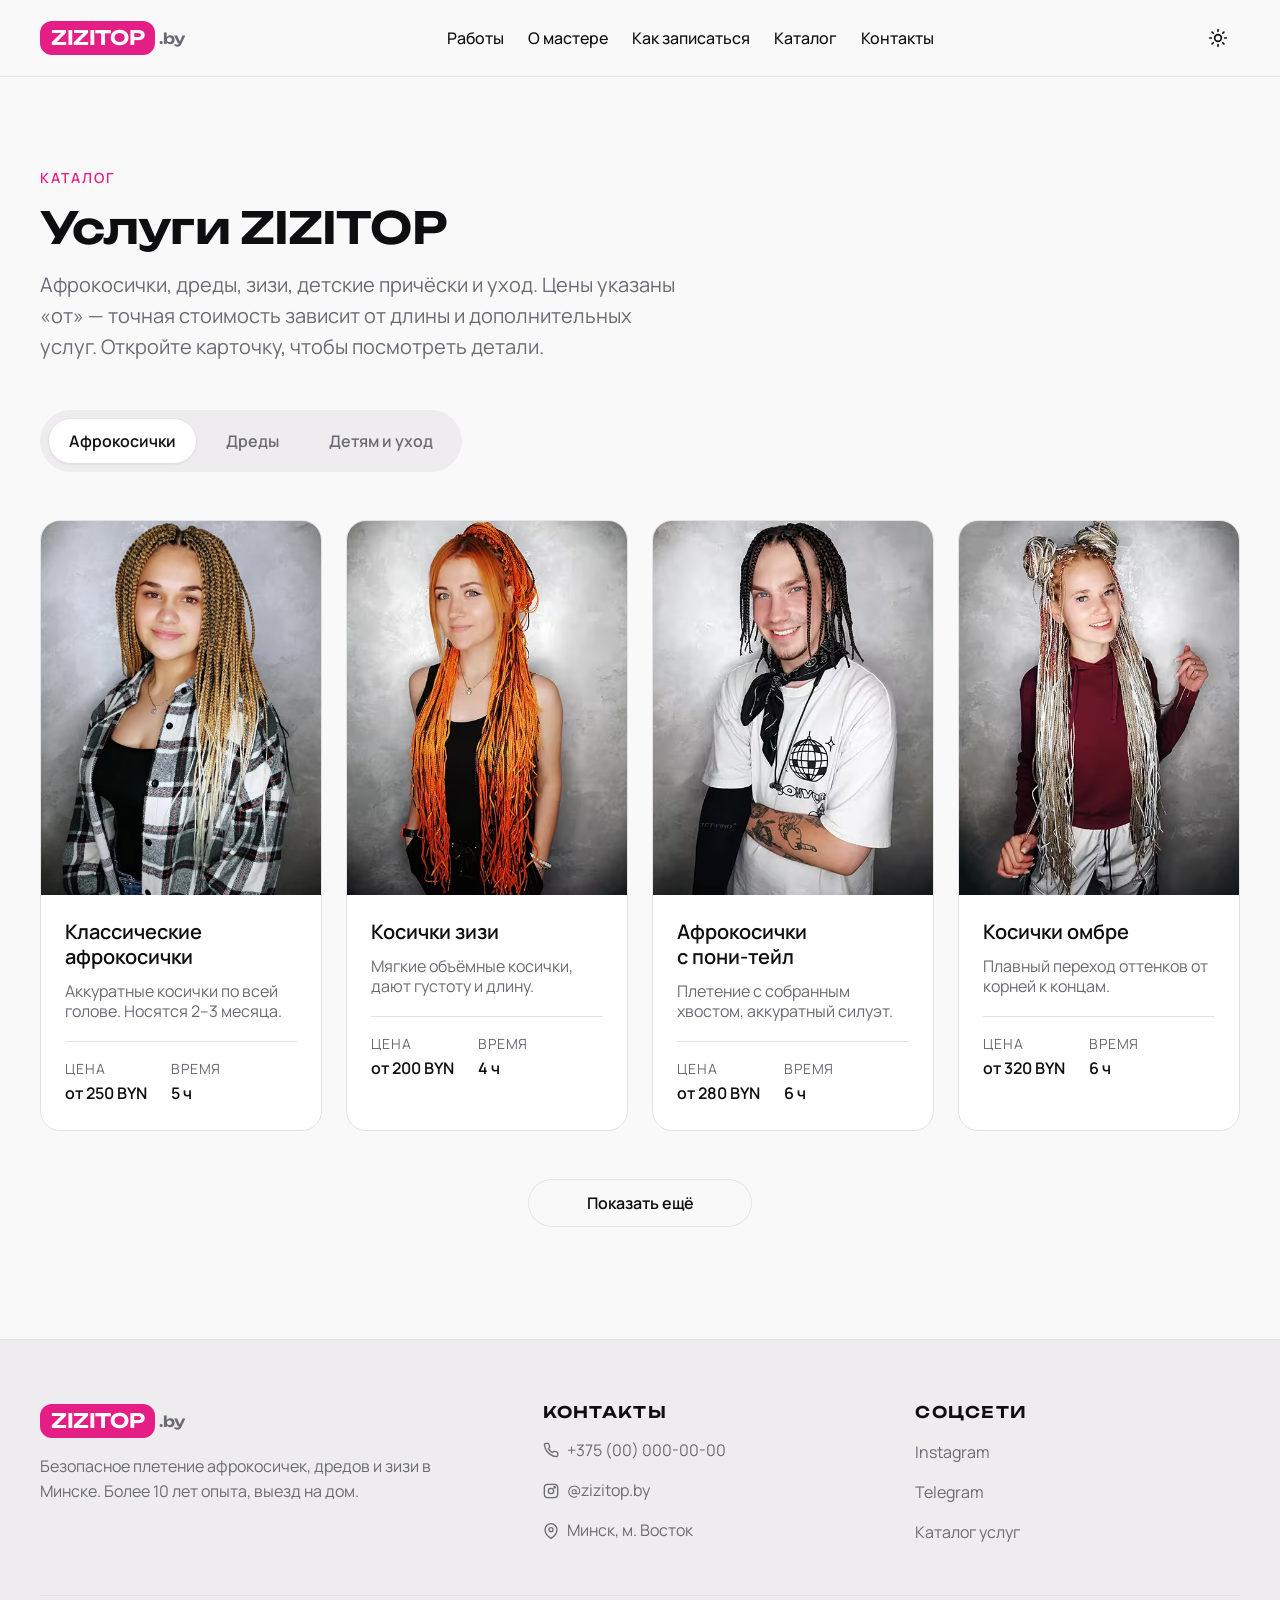
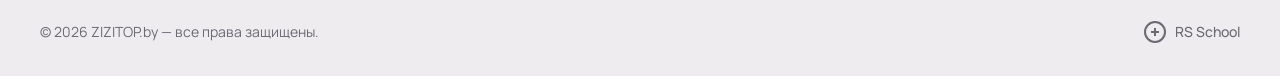
==== commit 1c04b6d7: "fix: add initial content to modal for W3C validation" ====
--- a/catalog.html
+++ b/catalog.html
@@ -229,8 +229,62 @@
       </div>
     </div>
   </footer>
-
+  <!-- Модальное окно услуги -->
+  <div class="modal" id="service-modal" data-modal role="dialog" aria-modal="true" aria-labelledby="modal-title" hidden>
+    <div class="modal__overlay" data-modal-overlay></div>
+
+    <div class="modal__dialog" role="document" tabindex="-1">
+      <button class="modal__close" type="button" data-modal-close aria-label="Закрыть окно">
+        <svg viewBox="0 0 24 24" fill="none" stroke="currentColor" stroke-width="2" stroke-linecap="round"
+          aria-hidden="true">
+          <path d="M18 6L6 18M6 6l12 12" />
+        </svg>
+      </button>
+
+      <div class="modal__media">
+        <picture>
+          <source type="image/avif" data-modal-source-avif
+            srcset="assets/images/catalog/afro-01-480.avif 480w, assets/images/catalog/afro-01-960.avif 960w"
+            sizes="(max-width: 48em) 100vw, 40vw">
+          <source type="image/webp" data-modal-source-webp
+            srcset="assets/images/catalog/afro-01-480.webp 480w, assets/images/catalog/afro-01-960.webp 960w"
+            sizes="(max-width: 48em) 100vw, 40vw">
+          <img class="modal__image" data-modal-image src="assets/images/catalog/afro-01-960.jpg"
+            alt="Классические афрокосички с канекалоном омбре" width="960" height="1280">
+        </picture>
+      </div>
+
+      <div class="modal__content">
+        <h2 class="modal__title" id="modal-title" data-modal-title>
+          Классические афрокосички
+        </h2>
+        <p class="modal__text" data-modal-text>
+          Аккуратные косички по всей голове. Носятся 2–3 месяца.
+        </p>
+
+        <form class="modal__options" data-modal-options></form>
+
+        <div class="modal__summary">
+          <dl class="modal__summary-list">
+            <div>
+              <dt>Итого</dt>
+              <dd data-modal-price>250 BYN</dd>
+            </div>
+            <div>
+              <dt>Время</dt>
+              <dd data-modal-duration>5 ч</dd>
+            </div>
+          </dl>
+
+          <a class="btn btn--primary modal__cta" href="index.html#contacts">
+            Записаться
+          </a>
+        </div>
+      </div>
+    </div>
+  </div>
   <script type="module" src="scripts/theme.js"></script>
   <script type="module" src="scripts/burger.js"></script>
   <script type="module" src="scripts/catalog.js"></script>
+  <script type="module" src="scripts/modal.js"></script>
 </body>
--- a/styles/components.css
+++ b/styles/components.css
@@ -26,8 +26,10 @@
   transition: background-color var(--dur) var(--ease);
 }
 
+@media (hover: hover) {
 .logo:hover .logo__mark {
   background: var(--c-accent-hover);
+}
 }
 
 .logo__suffix {
@@ -113,13 +115,18 @@
   transform-origin: left;
   transition: transform var(--dur) var(--ease);
 }
-
-.nav__link:hover,
+@media (hover: hover) {
+  .nav__link:hover {
+    color: var(--c-accent);
+  }
+  .nav__link:hover::after {
+    transform: scaleX(1);
+  }
+}
+
 .nav__link:focus-visible {
   color: var(--c-accent);
 }
-
-.nav__link:hover::after,
 .nav__link:focus-visible::after {
   transform: scaleX(1);
 }
@@ -139,11 +146,21 @@
   transition: background-color var(--dur) var(--ease),
     color var(--dur) var(--ease);
 }
-
-.icon-btn:hover,
+@media (hover: hover) {
+  .icon-btn:hover {
+    background-color: var(--c-surface-2);
+    color: var(--c-accent);
+  }
+}
+
 .icon-btn:focus-visible {
   background-color: var(--c-surface-2);
   color: var(--c-accent);
+}
+.icon-btn:active {
+  background-color: var(--c-surface-2);
+  color: var(--c-accent);
+  transform: scale(0.92);
 }
 
 .icon-btn svg {
@@ -195,9 +212,9 @@
   height: 2px;
   border-radius: 2px;
   background-color: currentColor;
-  transition: transform var(--dur) var(--ease),
-    opacity var(--dur-fast) var(--ease),
-    top var(--dur) var(--ease);
+  transition: transform var(--dur-slow) var(--ease),
+              opacity var(--dur-fast) var(--ease),
+              top var(--dur-slow) var(--ease);
 }
 
 .burger__line:nth-child(1) {
@@ -238,25 +255,27 @@
   inset: 4.5rem 0 0 0;
   /* под header-ом (его высота ~4.5rem) */
   z-index: 99;
-  background-color: var(--c-bg);
+   background-color: color-mix(in srgb, var(--c-bg) 92%, transparent);
+  backdrop-filter: blur(12px);
+  -webkit-backdrop-filter: blur(12px);
   border-bottom: 1px solid var(--c-border);
   opacity: 0;
   visibility: hidden;
   transform: translateY(-0.5rem);
   transition:
-    opacity var(--dur) var(--ease),
-    visibility 0s linear var(--dur),
-    transform var(--dur) var(--ease);
+    opacity var(--dur-slow) var(--ease),        /* 400мс */
+    transform var(--dur-slow) var(--ease),
+    visibility 0s linear var(--dur-slow);
 }
 
 .mobile-menu.is-open {
   opacity: 1;
   visibility: visible;
   transform: translateY(0);
-  transition:
-    opacity var(--dur) var(--ease),
-    visibility 0s,
-    transform var(--dur) var(--ease);
+   transition:
+    opacity var(--dur-slow) var(--ease),
+    transform var(--dur-slow) var(--ease),
+    visibility 0s;
 }
 
 .mobile-menu__nav {
@@ -286,8 +305,13 @@
   transition: background-color var(--dur) var(--ease),
     color var(--dur) var(--ease);
 }
-
-.mobile-menu__link:hover,
+@media (hover: hover) {
+  .mobile-menu__link:hover {
+    background-color: var(--c-surface-2);
+    color: var(--c-accent);
+  }
+}
+
 .mobile-menu__link:focus-visible {
   background-color: var(--c-surface-2);
   color: var(--c-accent);
@@ -335,8 +359,16 @@
   color: var(--c-on-accent);
   border: 1px solid var(--c-accent);
 }
-
-.btn--primary:hover,
+@media (hover: hover) {
+  .btn--primary:hover {
+    background-color: var(--c-accent-hover);
+    border-color: var(--c-accent-hover);
+  }
+}
+.btn--primary:active {
+  background-color: var(--c-accent-hover);
+  border-color: var(--c-accent-hover);
+}
 .btn--primary:focus-visible {
   background-color: var(--c-accent-hover);
   border-color: var(--c-accent-hover);
@@ -347,15 +379,24 @@
   color: var(--c-text);
   border: 1px solid var(--c-border);
 }
-
-.btn--ghost:hover,
+@media (hover: hover) {
+  .btn--ghost:hover {
+    border-color: var(--c-accent);
+    color: var(--c-accent);
+  }
+}
+
 .btn--ghost:focus-visible {
   border-color: var(--c-accent);
   color: var(--c-accent);
 }
-
+.btn--ghost:active {
+  border-color: var(--c-accent);
+  color: var(--c-accent);
+}
 .btn:active {
   transform: translateY(1px);
+  
 }
 
 /* --------------------------------------------------------------------------
@@ -412,8 +453,12 @@
   font-size: var(--fs-sm);
   transition: color var(--dur) var(--ease);
 }
-
-.footer__link:hover,
+@media (hover: hover) {
+  .footer__link:hover {
+    color: var(--c-accent);
+  }
+}
+
 .footer__link:focus-visible {
   color: var(--c-accent);
 }
@@ -444,8 +489,12 @@
   font-weight: var(--fw-medium);
   transition: color var(--dur) var(--ease);
 }
-
-.footer__rss:hover,
+@media (hover: hover) {
+  .footer__rss:hover {
+    color: var(--c-accent);
+  }
+}
+
 .footer__rss:focus-visible {
   color: var(--c-accent);
 }
--- a/styles/catalog.css
+++ b/styles/catalog.css
@@ -19,14 +19,12 @@
   max-width: 100%;
   transition: background-color var(--dur) var(--ease);
 }
-
 @media (max-width: 30em) {
   .catalog__categories {
     width: 100%;
     border-radius: var(--radius-md);
   }
 }
-
 .catalog__category {
   flex: 1 1 auto;
   display: inline-flex;
@@ -47,23 +45,28 @@
     border-color var(--dur) var(--ease),
     box-shadow var(--dur) var(--ease);
 }
-
-.catalog__category:hover,
-.catalog__category:focus-visible {
-  color: var(--c-text);
-}
-
-.catalog__category.is-active {
-  background-color: var(--c-surface);
-  color: var(--c-text);
-  border-color: var(--c-border);
-  box-shadow: var(--shadow-sm);
-}
-
 @media (max-width: 30em) {
   .catalog__category {
     border-radius: var(--radius-sm);
   }
+}
+@media (hover: hover) {
+  .catalog__category:hover {
+    color: var(--c-text);
+  }
+}
+
+.catalog__category:focus-visible {
+  color: var(--c-text);
+}
+.catalog__category:active {
+  color: var(--c-text);
+}
+.catalog__category.is-active {
+  background-color: var(--c-surface);
+  color: var(--c-text);
+  border-color: var(--c-border);
+  box-shadow: var(--shadow-sm);
 }
 
 /* --- Панели --- */
@@ -120,14 +123,23 @@
     transform var(--dur) var(--ease),
     box-shadow var(--dur) var(--ease);
 }
-
-.card>article:hover,
-.card>article:focus-visible {
+@media (hover: hover) {
+  .card > article:hover {
+    transform: translateY(-4px);
+    border-color: var(--c-accent);
+    box-shadow: var(--shadow-md);
+  }
+}
+
+.card > article:focus-visible {
   transform: translateY(-4px);
   border-color: var(--c-accent);
   box-shadow: var(--shadow-md);
 }
-
+.card > article:active {
+  transform: scale(0.98);
+  border-color: var(--c-accent);
+}
 .card__media {
   display: block;
   background-color: var(--c-surface-2);
@@ -141,11 +153,11 @@
   display: block;
   transition: transform var(--dur-slow) var(--ease);
 }
-
+@media (hover: hover) {
 .card>article:hover .card__image {
   transform: scale(1.03);
 }
-
+}
 .card__body {
   display: grid;
   gap: var(--sp-xs);
@@ -210,4 +222,290 @@
 
 .catalog__more-btn[hidden] {
   display: none;
+}
+
+/* --------------------------------------------------------------------------
+   Модальное окно услуги
+   -------------------------------------------------------------------------- */
+
+.modal {
+  position: fixed;
+  inset: 0;
+  z-index: 200;
+  display: grid;
+  place-items: center;
+  padding: var(--sp-md);
+}
+
+.modal[hidden] {
+  display: none;
+}
+
+.modal__overlay {
+  position: absolute;
+  inset: 0;
+  background-color: var(--c-overlay);
+  backdrop-filter: blur(4px);
+  -webkit-backdrop-filter: blur(4px);
+  animation: modal-fade-in var(--dur) var(--ease);
+}
+
+.modal__dialog {
+  position: relative;
+  width: 100%;
+  max-width: 56rem;
+  max-height: calc(100dvh - var(--sp-md) * 2);
+  overflow-y: auto;
+  overflow-x: hidden;
+  background-color: var(--c-surface);
+  border-radius: var(--radius-lg);
+  box-shadow: var(--shadow-md);
+  display: grid;
+  grid-template-columns: 1fr;
+  animation: modal-pop-in var(--dur) var(--ease);
+}
+
+@media (min-width: 48em) {
+  .modal__dialog {
+    grid-template-columns: minmax(0, 1fr) minmax(0, 1.2fr);
+    overflow: hidden;
+  }
+}
+
+.modal__close {
+  position: absolute;
+  top: var(--sp-sm);
+  right: var(--sp-sm);
+  z-index: 2;
+  display: grid;
+  place-items: center;
+  width: 2.75rem;
+  height: 2.75rem;
+  border-radius: 50%;
+  background-color: var(--c-surface);
+  color: var(--c-text);
+  transition: background-color var(--dur) var(--ease),
+              color var(--dur) var(--ease);
+}
+@media (hover: hover) {
+.modal__close:hover {
+  background-color: var(--c-accent);
+  color: var(--c-on-accent);
+}
+}
+
+.modal__close:focus-visible {
+  outline: 2px solid var(--c-focus);
+  outline-offset: 2px;
+}
+.modal__close:active {
+  background-color: var(--c-accent);
+  color: var(--c-on-accent);
+}
+.modal__close svg {
+  width: 1.25rem;
+  height: 1.25rem;
+}
+
+.modal__media {
+  background-color: var(--c-surface-2);
+  display: grid;
+  overflow: hidden;
+}
+
+.modal__image {
+  width: 100%;
+  height: 100%;
+  object-fit: cover;
+  display: block;
+}
+
+@media (max-width: 47.99em) {
+  .modal__image {
+    aspect-ratio: 4 / 5;
+    height: auto;
+  }
+}
+
+.modal__content {
+  display: grid;
+  grid-template-columns: minmax(0, 1fr);
+  gap: var(--sp-md);
+  padding: var(--sp-xl) var(--sp-lg);
+  align-content: start;
+}
+
+@media (min-width: 48em) {
+  .modal__content {
+    padding: var(--sp-xl);
+    max-height: calc(100vh - var(--sp-lg) * 2);
+    overflow-y: auto;
+  }
+}
+
+.modal__title {
+  font-size: var(--fs-xl);
+  padding-right: 2rem;
+}
+
+.modal__text {
+  font-size: var(--fs-sm);
+  color: var(--c-text-muted);
+  line-height: var(--lh-base);
+}
+
+/* --- Параметры --- */
+
+.modal__options {
+  display: grid;
+  gap: var(--sp-md);
+  padding-top: var(--sp-md);
+  border-top: 1px solid var(--c-border);
+}
+
+.option-group {
+  display: grid;
+  gap: var(--sp-xs);
+  border: 0;
+  padding: 0;
+  margin: 0;
+}
+
+.option-group__legend {
+  font-size: var(--fs-xs);
+  font-weight: var(--fw-semibold);
+  text-transform: uppercase;
+  letter-spacing: 0.08em;
+  color: var(--c-text-muted);
+  margin-bottom: var(--sp-2xs);
+}
+
+.option-group__list {
+  display: flex;
+  flex-wrap: wrap;
+  gap: var(--sp-2xs);
+}
+
+.option {
+  position: relative;
+  display: grid;
+  grid-template-columns: 1fr auto;
+  align-items: center;
+  gap: 0.5em 0.75em;
+  padding: 0.6em 1em;
+  border-radius: var(--radius-md);
+  border: 1px solid var(--c-border);
+  background-color: var(--c-surface);
+  font-size: var(--fs-sm);
+  font-weight: var(--fw-medium);
+  color: var(--c-text);
+  cursor: pointer;
+  max-width: 100%;
+  transition: border-color var(--dur) var(--ease),
+    background-color var(--dur) var(--ease),
+    color var(--dur) var(--ease);
+}
+@media (hover: hover) {
+.option:hover {
+  border-color: var(--c-accent);
+}
+}
+.option:active {
+  border-color: var(--c-accent);
+}
+.option input {
+  position: absolute;
+  opacity: 0;
+  pointer-events: none;
+}
+
+.option:has(input:checked) {
+  border-color: var(--c-accent);
+  background-color: var(--c-accent-soft);
+  color: var(--c-accent);
+}
+
+.option:has(input:focus-visible) {
+  outline: 2px solid var(--c-focus);
+  outline-offset: 2px;
+}
+
+.option__price {
+  font-size: var(--fs-xs);
+  opacity: 0.75;
+  white-space: nowrap;
+  justify-self: end;
+}
+
+/* --- Итог и CTA --- */
+
+.modal__summary {
+  display: grid;
+  gap: var(--sp-md);
+  margin-top: var(--sp-sm);
+  padding-top: var(--sp-md);
+  border-top: 1px solid var(--c-border);
+}
+
+.modal__summary-list {
+  display: flex;
+  flex-wrap: wrap;
+  gap: var(--sp-md);
+  margin: 0;
+}
+
+.modal__summary-list>div {
+  display: grid;
+  gap: 0.125rem;
+}
+
+.modal__summary-list dt {
+  font-size: var(--fs-xs);
+  text-transform: uppercase;
+  letter-spacing: 0.08em;
+  color: var(--c-text-muted);
+}
+
+.modal__summary-list dd {
+  margin: 0;
+  font-family: var(--font-display);
+  font-size: var(--fs-md);
+  font-weight: var(--fw-semibold);
+  letter-spacing: -0.02em;
+  color: var(--c-text);
+}
+
+.modal__cta {
+  width: 100%;
+  min-width: 0;
+  justify-self: stretch;
+}
+
+/* --- Анимации --- */
+
+@keyframes modal-fade-in {
+  from {
+    opacity: 0;
+  }
+
+  to {
+    opacity: 1;
+  }
+}
+
+@keyframes modal-pop-in {
+  from {
+    opacity: 0;
+    transform: translateY(1rem) scale(0.98);
+  }
+
+  to {
+    opacity: 1;
+    transform: translateY(0) scale(1);
+  }
+}
+
+/* Блокировка скролла — работает и для каталога, и для главной */
+body.is-modal-open {
+  overflow: hidden;
 }
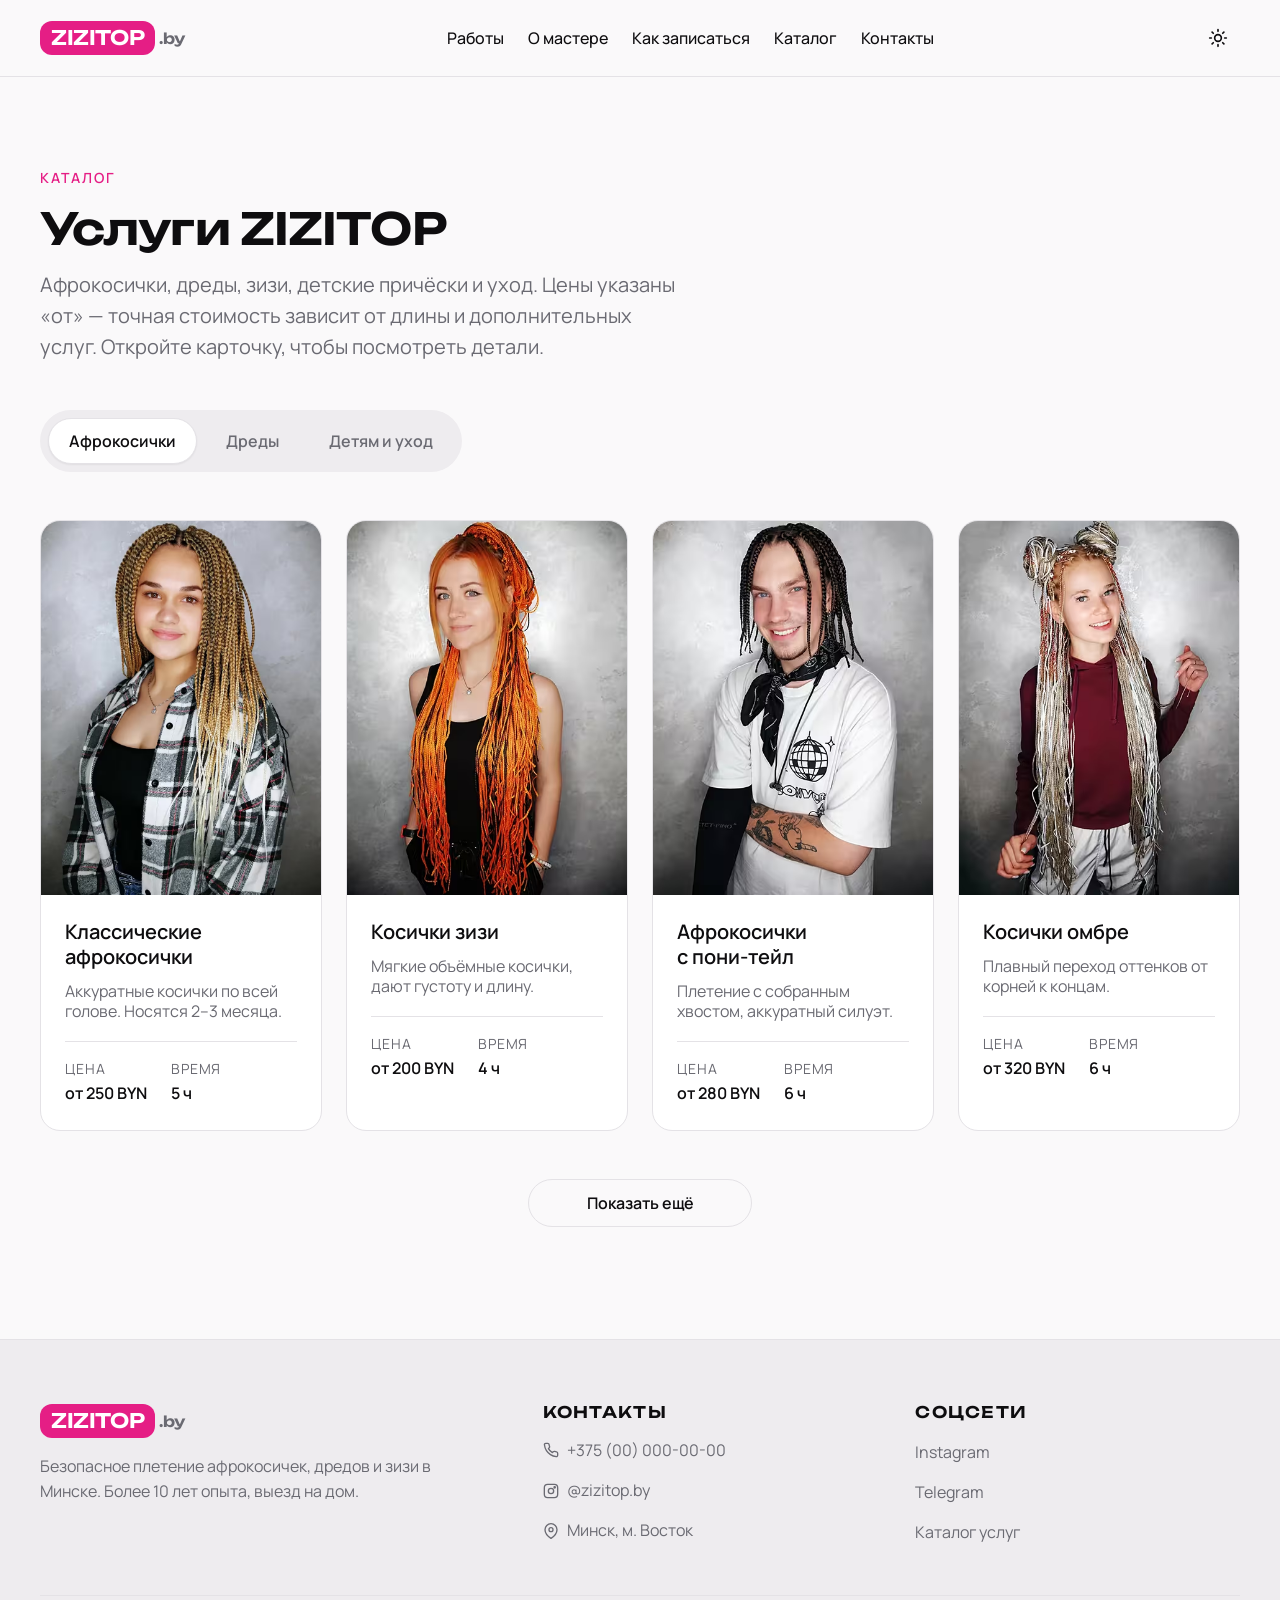
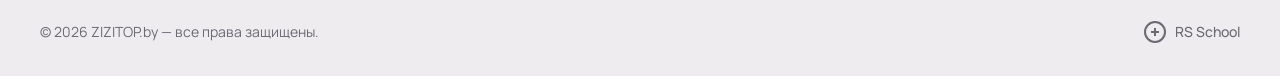
==== commit d2c2973f: "feat: add sticky header shadow, hero counters and back-to-top button" ====
--- a/catalog.html
+++ b/catalog.html
@@ -283,8 +283,14 @@
       </div>
     </div>
   </div>
+    <button class="to-top" type="button" data-to-top aria-label="Наверх">
+    <svg viewBox="0 0 24 24" fill="none" stroke="currentColor" stroke-width="2" stroke-linecap="round" stroke-linejoin="round" aria-hidden="true">
+      <path d="M12 19V5M5 12l7-7 7 7"/>
+    </svg>
+  </button>
   <script type="module" src="scripts/theme.js"></script>
   <script type="module" src="scripts/burger.js"></script>
   <script type="module" src="scripts/catalog.js"></script>
   <script type="module" src="scripts/modal.js"></script>
+  <script type="module" src="scripts/ui.js"></script>
 </body>
--- a/styles/components.css
+++ b/styles/components.css
@@ -527,4 +527,97 @@
   .header__actions {
     gap: var(--sp-3xs);
   }
+}
+/* --------------------------------------------------------------------------
+   Sticky header — тень при скролле
+   -------------------------------------------------------------------------- */
+
+.header.is-scrolled {
+  box-shadow: 0 4px 16px -4px rgb(14 13 15 / 0.08);
+}
+
+[data-theme="dark"] .header.is-scrolled {
+  box-shadow: 0 4px 16px -4px rgb(0 0 0 / 0.4);
+}
+
+/* --------------------------------------------------------------------------
+   Fade-in при скролле
+   -------------------------------------------------------------------------- */
+
+.reveal {
+  opacity: 0;
+  transform: translateY(1.5rem);
+  transition: opacity 500ms var(--ease), transform 500ms var(--ease);
+  will-change: opacity, transform;
+}
+
+.reveal.is-visible {
+  opacity: 1;
+  transform: none;
+}
+
+/* --------------------------------------------------------------------------
+   Кнопка «Наверх»
+   -------------------------------------------------------------------------- */
+
+.to-top {
+  position: fixed;
+  right: var(--sp-md);
+  bottom: var(--sp-md);
+  z-index: 90;
+  display: grid;
+  place-items: center;
+  width: 3rem;
+  height: 3rem;
+  border-radius: 50%;
+  background-color: var(--c-accent);
+  color: var(--c-on-accent);
+  box-shadow: var(--shadow-md);
+  opacity: 0;
+  visibility: hidden;
+  transform: translateY(0.5rem);
+  transition:
+    opacity var(--dur) var(--ease),
+    transform var(--dur) var(--ease),
+    visibility 0s linear var(--dur),
+    background-color var(--dur) var(--ease);
+}
+
+.to-top.is-visible {
+  opacity: 1;
+  visibility: visible;
+  transform: translateY(0);
+  transition:
+    opacity var(--dur) var(--ease),
+    transform var(--dur) var(--ease),
+    visibility 0s,
+    background-color var(--dur) var(--ease);
+}
+
+@media (hover: hover) {
+  .to-top:hover {
+    background-color: var(--c-accent-hover);
+  }
+}
+
+.to-top:focus-visible {
+  outline: 2px solid var(--c-focus);
+  outline-offset: 2px;
+}
+
+.to-top:active {
+  background-color: var(--c-accent-hover);
+  transform: scale(0.95);
+}
+
+.to-top svg {
+  width: 1.25rem;
+  height: 1.25rem;
+}
+
+@media (min-width: 48em) {
+  .to-top {
+    right: var(--sp-lg);
+    bottom: var(--sp-lg);
+  }
 }
